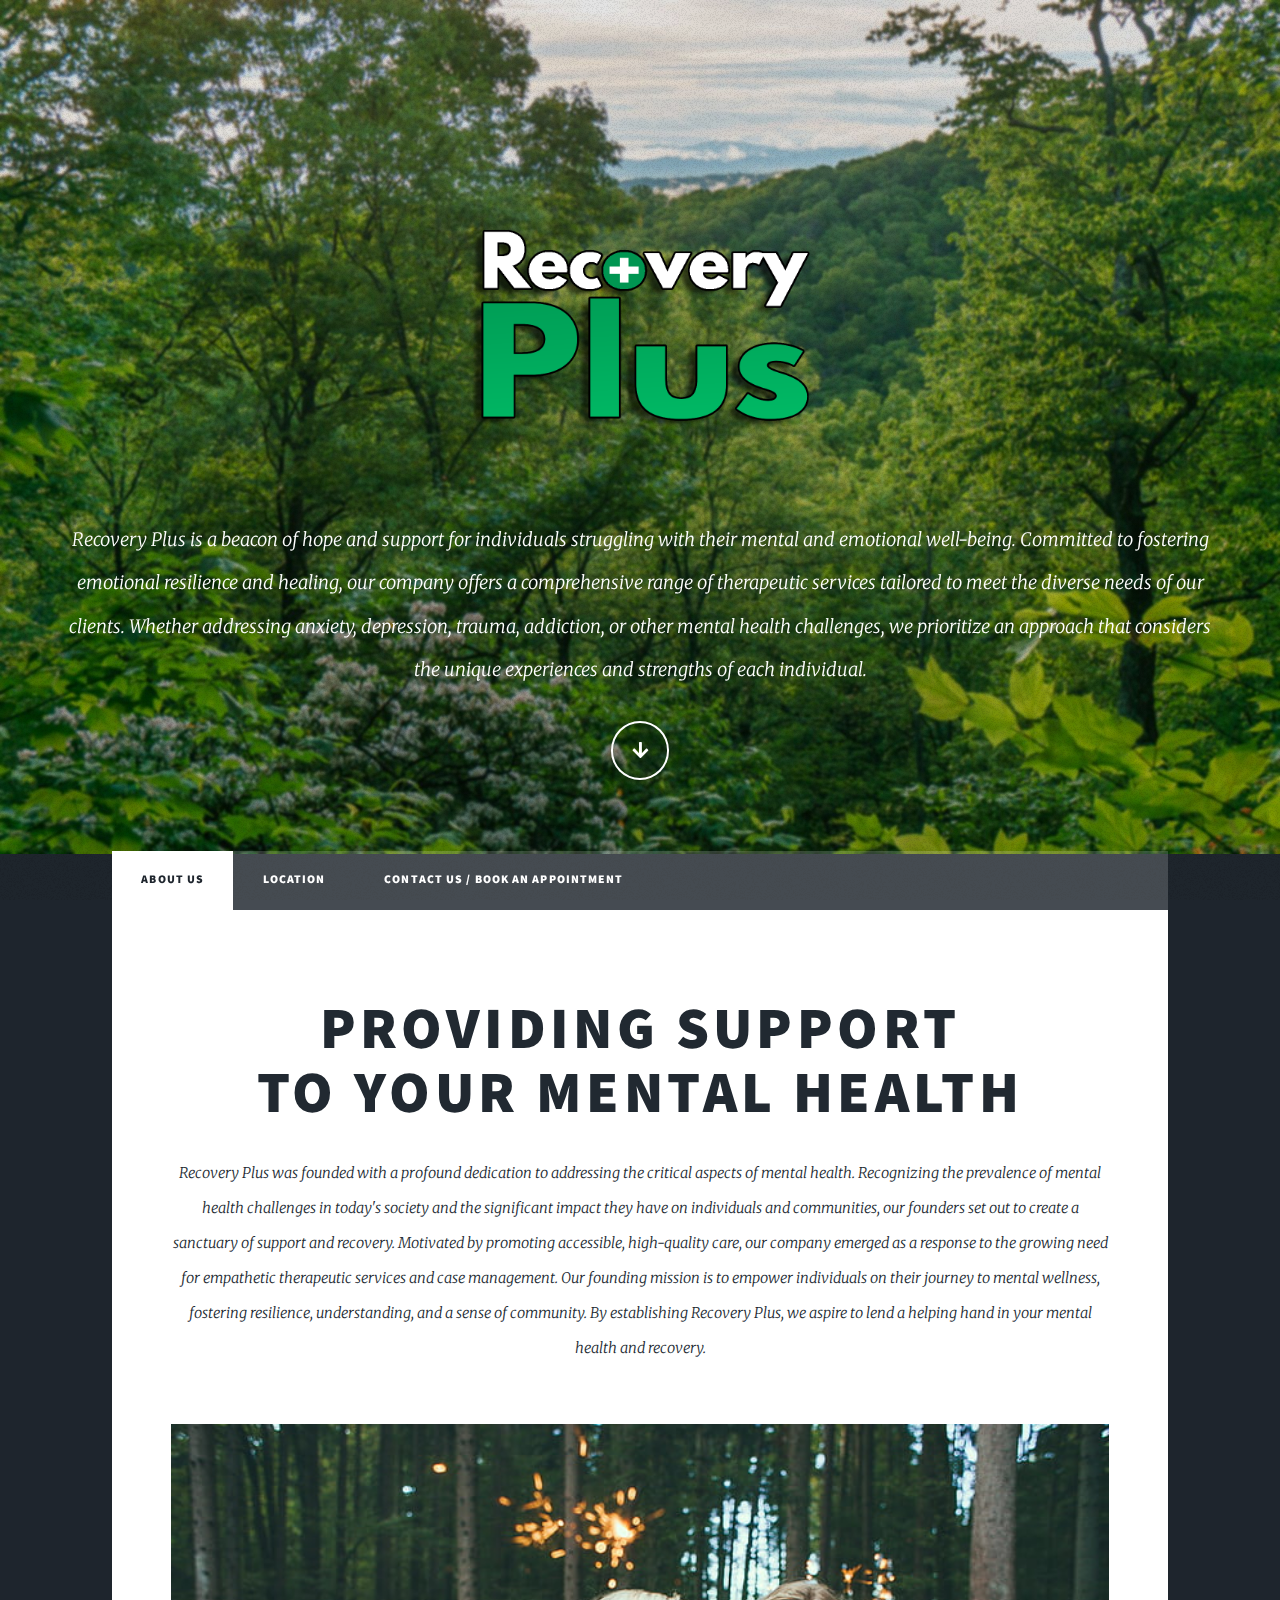
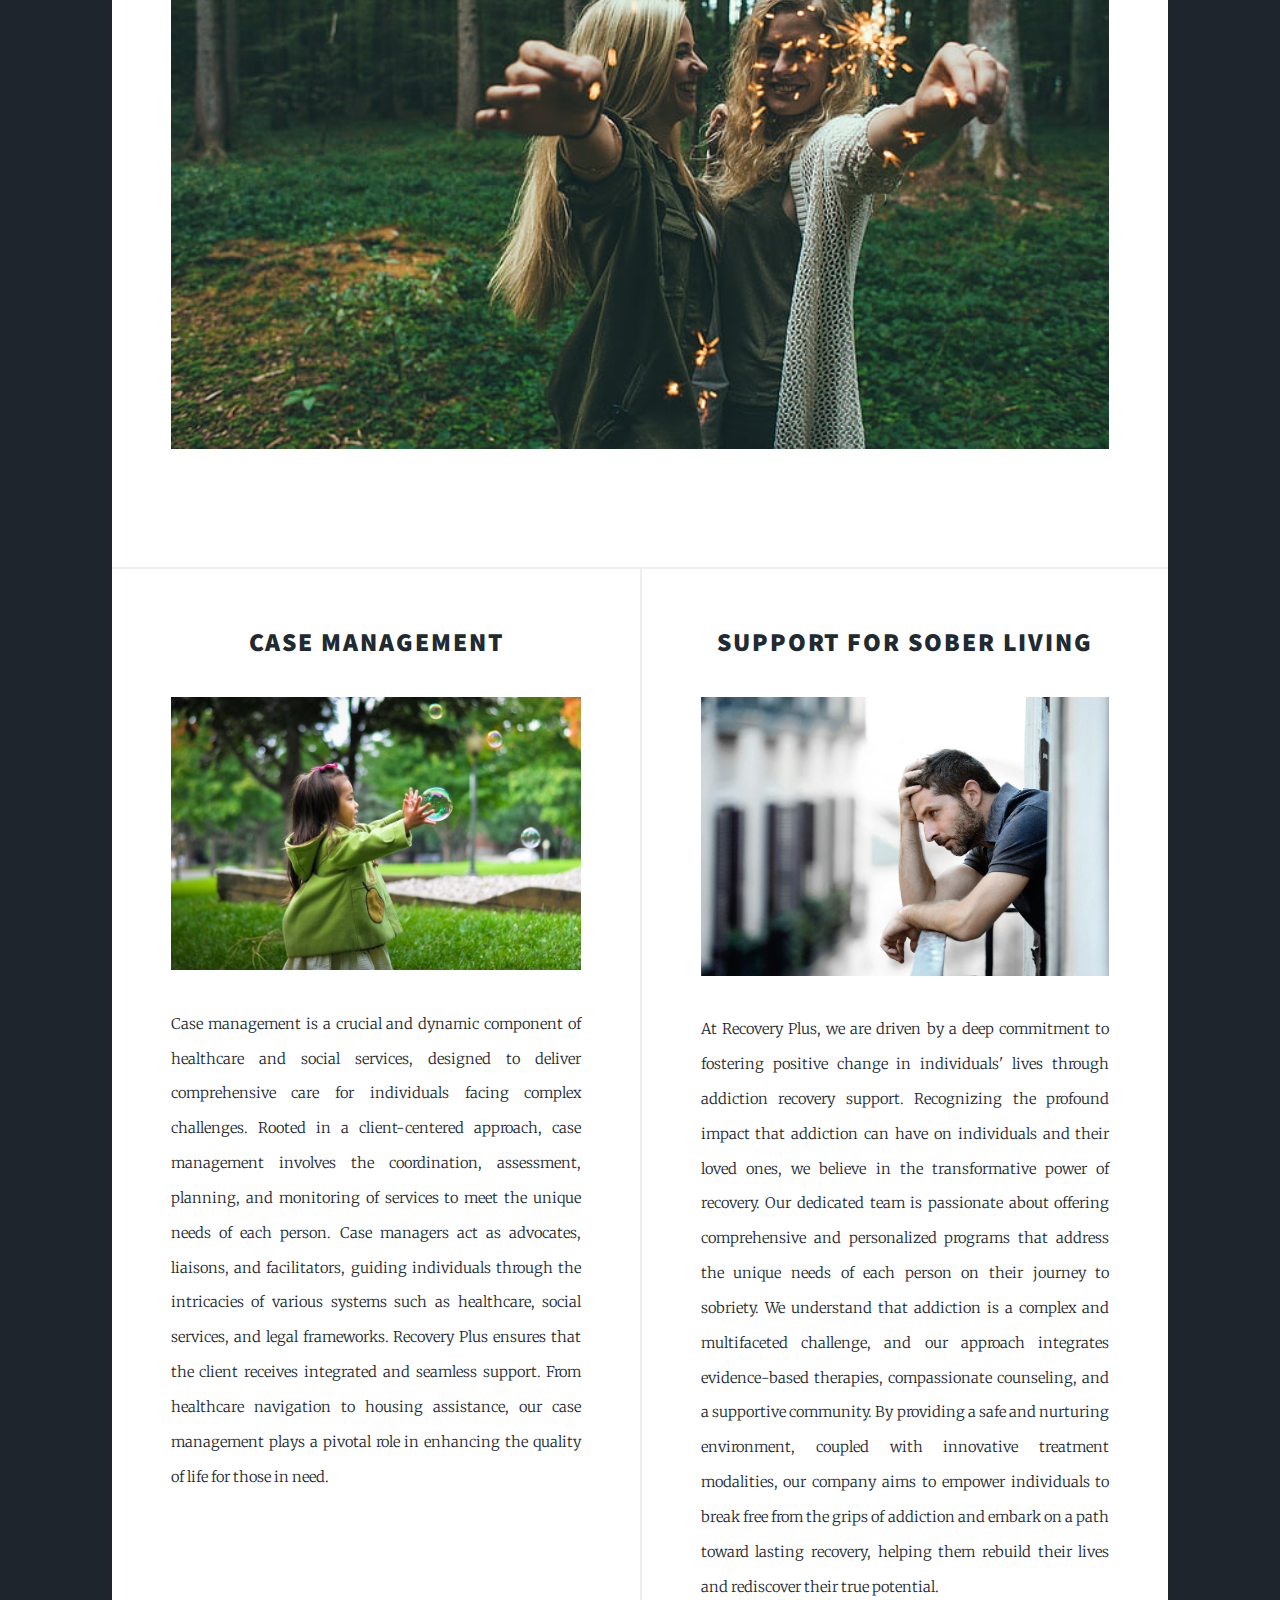
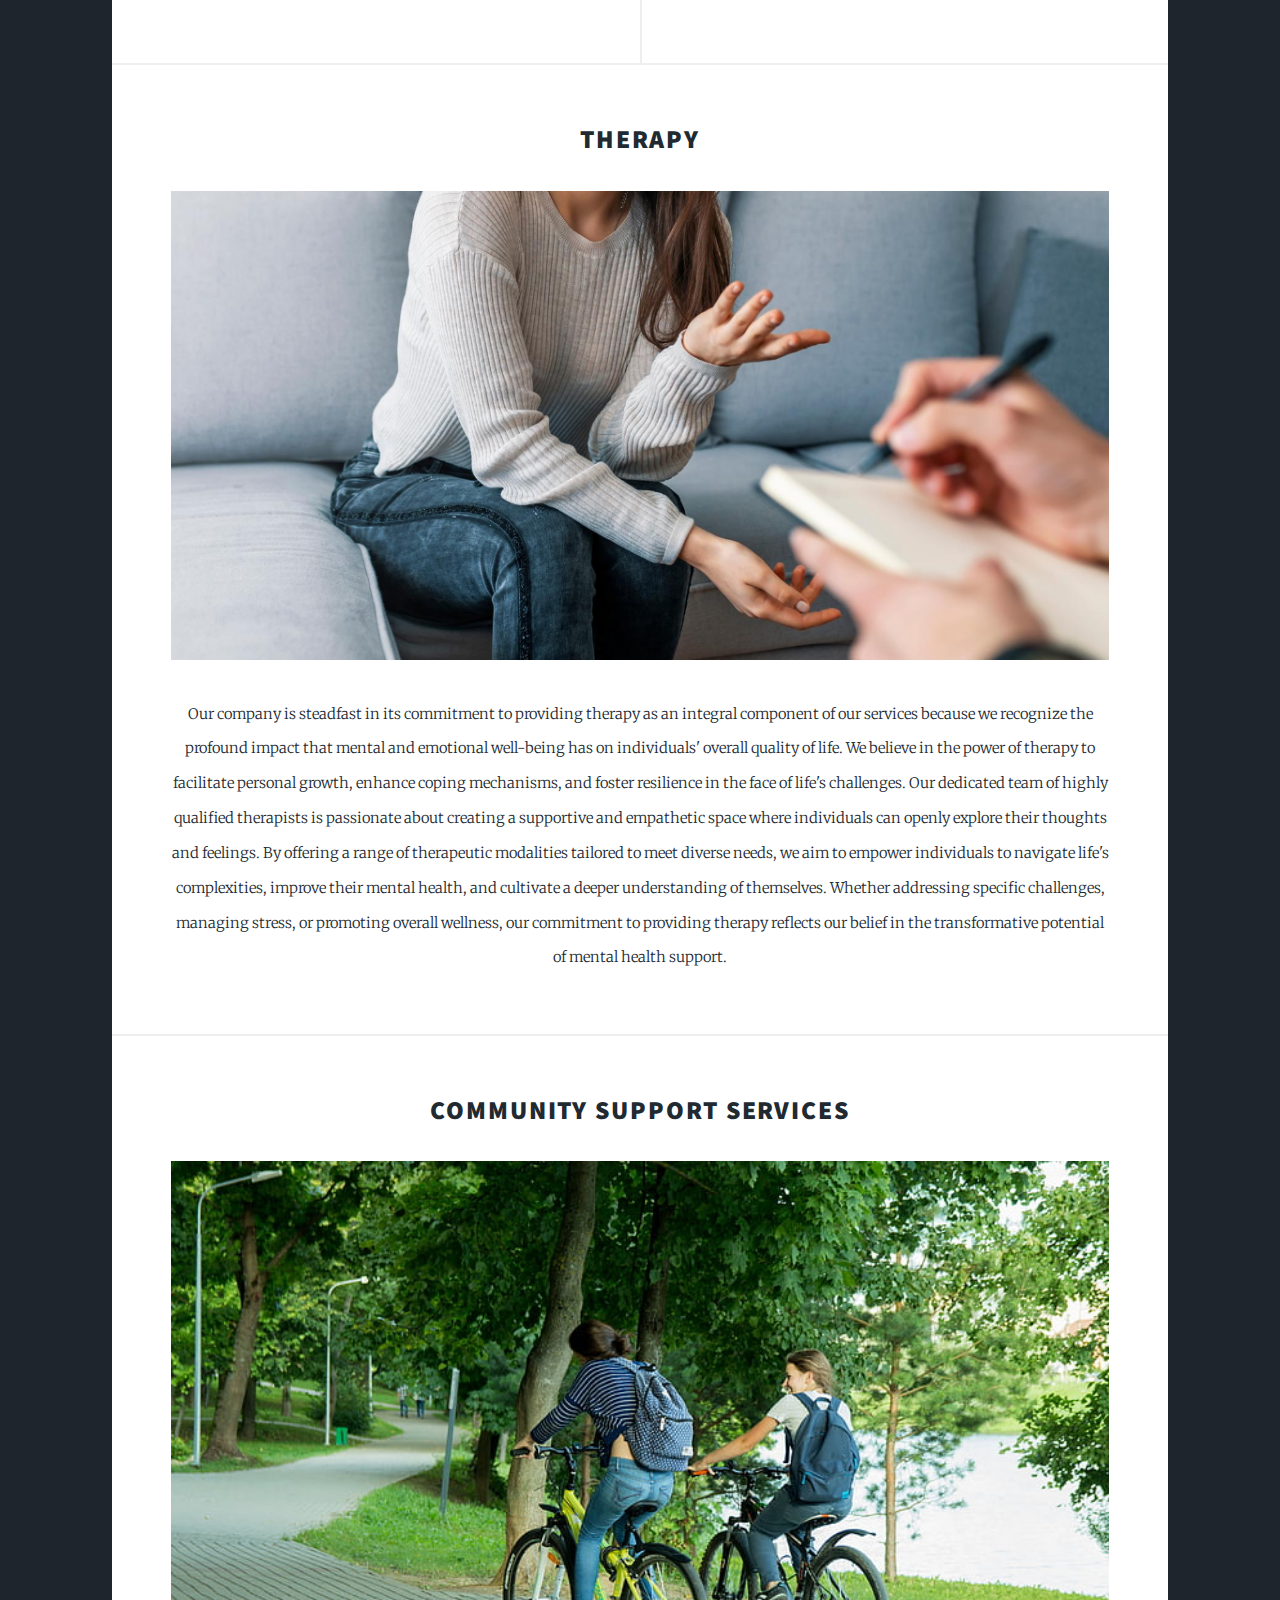
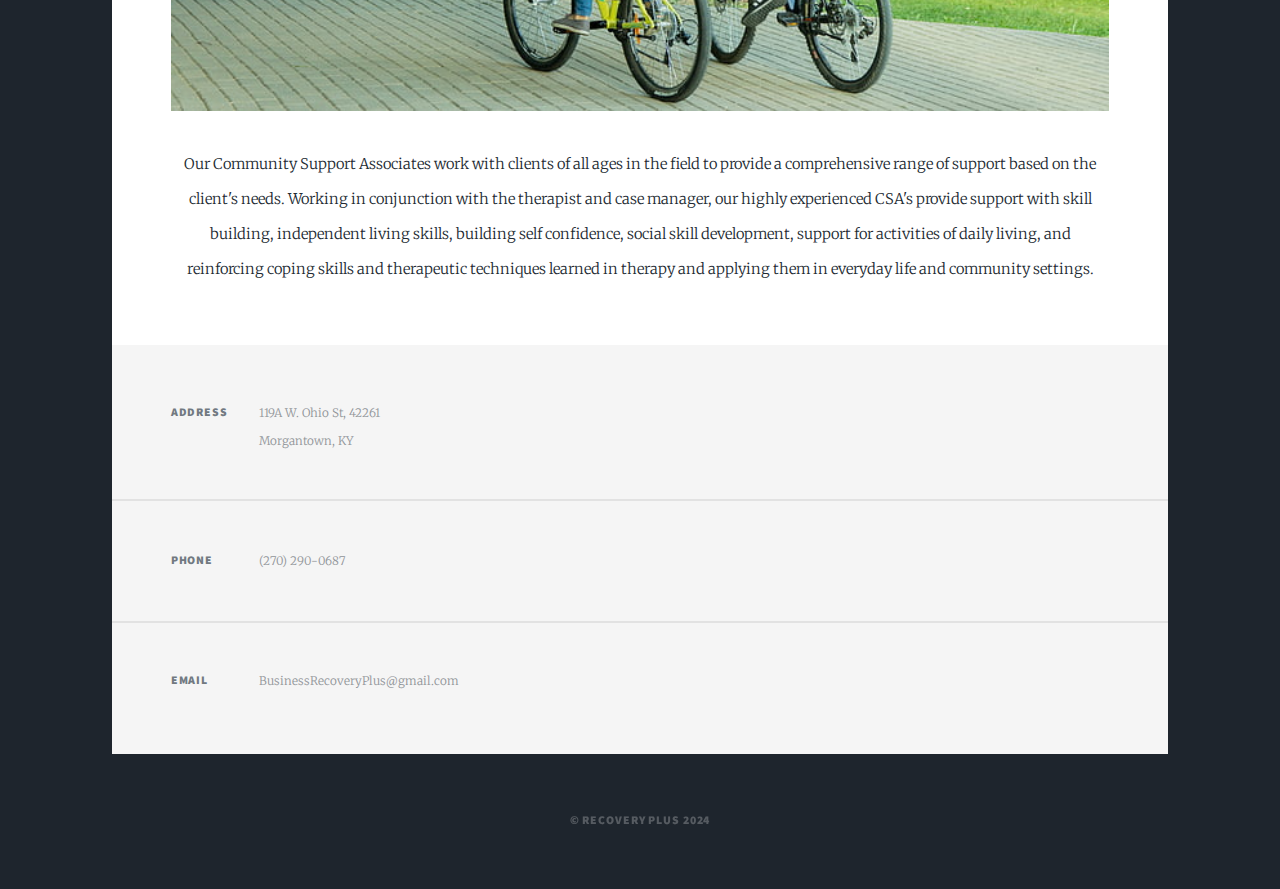
==== index.html @ 9ca69a71 "Update index.html" ====
<!DOCTYPE HTML>
<html>
	<head>
		<title>Recovery Plus</title>
		<meta charset="utf-8" />
		<meta name="viewport" content="width=device-width, initial-scale=1" />
		<link rel="stylesheet" href="assets/css/main.css" />
		<noscript><link rel="stylesheet" href="assets/css/noscript.css" /></noscript>
	</head>
	<body class="is-preload">

		<!-- Wrapper -->
			<div id="wrapper" class="fade-in">

				<!-- Intro -->
					<div id="intro">
						<img src="logo.png" alt="Recovery Plus" style="width:404px;height:auto;">
						<p>Recovery Plus is a beacon of hope and support for individuals struggling with their mental and emotional well-being. Committed to fostering emotional resilience and healing, our company offers a comprehensive range of therapeutic services tailored to meet the diverse needs of our clients. Whether addressing anxiety, depression, trauma, addiction, or other mental health challenges, we prioritize an approach that considers the unique experiences and strengths of each individual.</p>
						<ul class="actions">
							<li><a href="#header" class="button icon solid solo fa-arrow-down scrolly">Continue</a></li>
						</ul>
					</div>

				<!-- Header -->
					<header id="header">
						<p href="./" class="logo">Recovery Plus</p>
					</header>

				<!-- Nav -->
					<nav id="nav">
						<ul class="links">
							<li class="active"><a href="./">About Us</a></li>
							<li><a href="./Location">Location</a></li>
							<li><a href="./Contact">Contact Us / Book an Appointment</a></li>
						</ul>
					</nav>

				<!-- Main -->
					<div id="main">

						<!-- Featured Post -->
							<article class="post featured">
								<header class="major">
									<h2>Providing Support<br />
									To Your Mental Health</a></h2>
									<p>Recovery Plus was founded with a profound dedication to addressing the 
									critical aspects of mental health. Recognizing the prevalence of 
									mental health challenges in today's society and the significant impact they have on 
									individuals and communities, our founders set out to create a sanctuary of support and 
									recovery. Motivated by promoting 
									accessible, high-quality care, our company emerged as a response to the growing need for 
									empathetic therapeutic services and case management.
									Our founding mission is to empower individuals on their journey to mental wellness, fostering 
									resilience, understanding, and a sense of community. By establishing Recovery Plus, we aspire 
									to lend a helping hand in your mental health and recovery.</p>
								</header>
								<a href="" class="image main"><img src="images/pic01.jpg" alt="" /></a>
							</article>

						<!-- Posts -->
							<section class="posts">
								<article>
									<header>
										<h2>Case Management<br />
										</h2>
									</header>
									<a href="" class="image fit"><img src="images/pic02.jpg" alt="" /></a>
									<p>Case management is a crucial and dynamic component of healthcare and social services, 
									designed to deliver comprehensive care for individuals facing
									complex challenges. Rooted in a client-centered approach, case management involves the 
									coordination, assessment, planning, and monitoring of services to meet the unique needs of 
									each person. Case managers act as advocates, liaisons, and facilitators, guiding individuals
									through the intricacies of various systems such as healthcare, social services, and legal 
									frameworks. Recovery Plus ensures that the client 
									receives integrated and seamless support. From healthcare navigation to housing assistance, 
									our case management plays a pivotal role in enhancing the quality of life for those in need.</p>
								</article>
								<article>
									<header>
										<h2>Support for Sober Living</h2>
									</header>
									<a href="" class="image fit"> <img src="images/pic05.jpg" alt="" /></a>
									<p>At Recovery Plus, we are driven by a deep commitment to fostering positive change in individuals' lives through addiction recovery support. Recognizing the profound impact that addiction can have on individuals and their loved ones, we believe in the transformative power of recovery. Our dedicated team is passionate about offering comprehensive and personalized programs that address the unique needs of each person on their journey to sobriety. We understand that addiction is a complex and multifaceted challenge, and our approach integrates evidence-based therapies, compassionate counseling, and a supportive community. By providing a safe and nurturing environment, coupled with innovative treatment modalities, our company aims to empower individuals to break free from the grips of addiction and embark on a path toward lasting recovery, helping them rebuild their lives and rediscover their true potential.</p>
								</article>														
							</section>
							<section>
							<h2 style="text-align:center;">Therapy <br><br> <a href="" width="200" height="200" class="center"> <img class="image fit" src="images/pic06.jpg" alt="" /></a></h2>
							<p style="text-align:center;">Our company is steadfast in its commitment to providing therapy as an integral component of our services because we recognize the profound impact that mental and emotional well-being has on individuals' overall quality of life. We believe in the power of therapy to facilitate personal growth, enhance coping mechanisms, and foster resilience in the face of life's challenges. Our dedicated team of highly qualified therapists is passionate about creating a supportive and empathetic space where individuals can openly explore their thoughts and feelings. By offering a range of therapeutic modalities tailored to meet diverse needs, we aim to empower individuals to navigate life's complexities, improve their mental health, and cultivate a deeper understanding of themselves. Whether addressing specific challenges, managing stress, or promoting overall wellness, our commitment to providing therapy reflects our belief in the transformative potential of mental health support.</p>
							</section>
							<section>
							<h2 style="text-align:center;">Community Support Services <br><br> <a href="" width="200" height="200" class="center"> <img class="image fit" src="images/pic07.jpg" alt="" /></a></h2>
							<p style="text-align:center;">Our Community Support Associates work with clients of all ages in the field to provide a comprehensive range of support based on the client's needs. Working in conjunction with the therapist and case manager, our highly experienced CSA's provide support with skill building, independent living skills, building self confidence, social skill development, support for activities of daily living, and reinforcing coping skills and therapeutic techniques learned in therapy and applying them in everyday life and community settings.</p>
							</section>
					</div>

				<!-- Footer -->
					<footer id="footer">
						<section class="split contact">
							<section class="alt">
								<h3>Address</h3>
								<p>119A W. Ohio St, 42261<br />
								Morgantown, KY</p>
							</section>
							<section>
								<h3>Phone</h3>
								<p>(270) 290-0687</p>
							</section>
							<section>
								<h3>Email</h3>
								<p>BusinessRecoveryPlus@gmail.com</p>
							</section>
					</footer>

				<!-- Copyright -->
					<div id="copyright">
						<ul><li>&copy; Recovery Plus 2024</li></ul>
					</div>

			</div>

		<!-- Scripts -->
			<script src="assets/js/jquery.min.js"></script>
			<script src="assets/js/jquery.scrollex.min.js"></script>
			<script src="assets/js/jquery.scrolly.min.js"></script>
			<script src="assets/js/browser.min.js"></script>
			<script src="assets/js/breakpoints.min.js"></script>
			<script src="assets/js/util.js"></script>
			<script src="assets/js/main.js"></script>

	</body>
</html>
---- assets/css/main.css ----
@import url(fontawesome-all.min.css);
@import url("https://fonts.googleapis.com/css?family=Merriweather:300,700,300italic,700italic|Source+Sans+Pro:900");

/*
	Massively by HTML5 UP
	html5up.net | @ajlkn
	Free for personal and commercial use under the CCA 3.0 license (html5up.net/license)
*/

html, body, div, span, applet, object,
iframe, h1, h2, h3, h4, h5, h6, p, blockquote,
pre, a, abbr, acronym, address, big, cite,
code, del, dfn, em, img, ins, kbd, q, s, samp,
small, strike, strong, sub, sup, tt, var, b,
u, i, center, dl, dt, dd, ol, ul, li, fieldset,
form, label, legend, table, caption, tbody,
tfoot, thead, tr, th, td, article, aside,
canvas, details, embed, figure, figcaption,
footer, header, hgroup, menu, nav, output, ruby,
section, summary, time, mark, audio, video {
	margin: 0;
	padding: 0;
	border: 0;
	font-size: 100%;
	font: inherit;
	vertical-align: baseline;}

article, aside, details, figcaption, figure,
footer, header, hgroup, menu, nav, section {
	display: block;}

body {
	line-height: 1;
}

ol, ul {
	list-style: none;
}

blockquote, q {
	quotes: none;
}

	blockquote:before, blockquote:after, q:before, q:after {
		content: '';
		content: none;
	}

table {
	border-collapse: collapse;
	border-spacing: 0;
}

body {
	-webkit-text-size-adjust: none;
}

mark {
	background-color: transparent;
	color: inherit;
}

input::-moz-focus-inner {
	border: 0;
	padding: 0;
}

input, select, textarea {
	-moz-appearance: none;
	-webkit-appearance: none;
	-ms-appearance: none;
	appearance: none;
}

/* Basic */

	@-ms-viewport {
		width: device-width;
	}

	body {
		-ms-overflow-style: scrollbar;
	}

	@media screen and (max-width: 480px) {

		html, body {
			min-width: 320px;
		}

	}

	html {
		box-sizing: border-box;
	}

	*, *:before, *:after {
		box-sizing: inherit;
	}

	body {
		background-color: #1e252d;
	}

		body.is-preload *, body.is-preload *:before, body.is-preload *:after {
			-moz-animation: none !important;
			-webkit-animation: none !important;
			-ms-animation: none !important;
			animation: none !important;
			-moz-transition: none !important;
			-webkit-transition: none !important;
			-ms-transition: none !important;
			transition: none !important;
		}

/* Type */

	html {
		font-size: 16pt;
	}

		@media screen and (max-width: 1680px) {

			html {
				font-size: 12pt;
			}

		}

		@media screen and (max-width: 1280px) {

			html {
				font-size: 11pt;
			}

		}

		@media screen and (max-width: 360px) {

			html {
				font-size: 10pt;
			}

		}

	body {
		color: #212931;
	}

	body, input, select, textarea {
		font-family: "Merriweather", Georgia, serif;
		font-weight: 300;
		font-size: 1rem;
		line-height: 2.375;
	}

	a {
		-moz-transition: color 0.2s ease-in-out, background-color 0.2s ease-in-out, border-color 0.2s ease-in-out, box-shadow 0.2s ease-in-out;
		-webkit-transition: color 0.2s ease-in-out, background-color 0.2s ease-in-out, border-color 0.2s ease-in-out, box-shadow 0.2s ease-in-out;
		-ms-transition: color 0.2s ease-in-out, background-color 0.2s ease-in-out, border-color 0.2s ease-in-out, box-shadow 0.2s ease-in-out;
		transition: color 0.2s ease-in-out, background-color 0.2s ease-in-out, border-color 0.2s ease-in-out, box-shadow 0.2s ease-in-out;
		border-bottom: dotted 1px;
		text-decoration: none;
	}

		a:hover {
			border-bottom-color: transparent;
		}

	strong, b {
		font-weight: 600;
	}

	em, i {
		font-style: italic;
	}

	p {
		text-align: justify;
		margin: 0 0 2rem 0;
	}

	h1, h2, h3, h4, h5, h6 {
		font-family: "Source Sans Pro", Helvetica, sans-serif;
		font-weight: 900;
		line-height: 1.5;
		letter-spacing: 0.075em;
		text-transform: uppercase;
		margin: 0 0 1rem 0;
	}

		h1 a, h2 a, h3 a, h4 a, h5 a, h6 a {
			border-bottom: 0;
			color: inherit;
			text-decoration: none;
		}

	h1 {
		font-size: 4rem;
		line-height: 1.1;
		margin: 0 0 2rem 0;
	}

	h2 {
		font-size: 1.75rem;
		line-height: 1.3;
	}

	h3 {
		font-size: 1.25rem;
		margin: 0 0 1.5rem 0;
	}

	h4 {
		font-size: 1rem;
	}

	h5 {
		font-size: 0.9rem;
	}

	h6 {
		font-size: 0.8rem;
	}

	sub {
		font-size: 0.8rem;
		position: relative;
		top: 0.5rem;
	}

	sup {
		font-size: 0.8rem;
		position: relative;
		top: -0.5rem;
	}

	blockquote {
		border-left: solid 4px;
		font-style: italic;
		margin: 0 0 2rem 0;
		padding: 0.5rem 0 0.5rem 2rem;
	}

	code {
		border: solid 2px;
		font-family: "Courier New", monospace;
		font-size: 0.9rem;
		margin: 0 0.25rem;
		padding: 0.25rem 0.65rem;
	}

	pre {
		-webkit-overflow-scrolling: touch;
		font-family: "Courier New", monospace;
		font-size: 0.9rem;
		margin: 0 0 2rem 0;
	}

		pre code {
			display: block;
			line-height: 1.75;
			padding: 1rem 1.5rem;
			overflow-x: auto;
		}

	hr {
		border: 0;
		border-bottom: solid 2px;
		margin: 3rem 0;
	}

		hr.major {
			margin: 5rem 0;
		}

	.align-left {
		text-align: left;
	}

	.align-center {
		text-align: center;
	}

	.align-right {
		text-align: right;
	}

	input, select, textarea {
		color: #212931;
	}

	a {
		color: #212931;
		border-bottom-color: rgba(33, 41, 49, 0.5);
	}

		a:hover {
			border-bottom-color: transparent;
			color: #18bfef !important;
		}

	strong, b {
		color: #212931;
	}

	h1, h2, h3, h4, h5, h6 {
		color: #212931;
	}

	blockquote {
		border-left-color: #eeeeee;
	}

	code {
		background: rgba(220, 220, 220, 0.25);
		border-color: #eeeeee;
	}

	hr {
		border-bottom-color: #eeeeee;
	}

/* Row */

	.row {
		display: flex;
		flex-wrap: wrap;
		box-sizing: border-box;
		align-items: stretch;
	}

		.row > * {
			box-sizing: border-box;
		}

		.row.gtr-uniform > * > :last-child {
			margin-bottom: 0;
		}

		.row.aln-left {
			justify-content: flex-start;
		}

		.row.aln-center {
			justify-content: center;
		}

		.row.aln-right {
			justify-content: flex-end;
		}

		.row.aln-top {
			align-items: flex-start;
		}

		.row.aln-middle {
			align-items: center;
		}

		.row.aln-bottom {
			align-items: flex-end;
		}

		.row > .imp {
			order: -1;
		}

		.row > .col-1 {
			width: 8.33333%;
		}

		.row > .off-1 {
			margin-left: 8.33333%;
		}

		.row > .col-2 {
			width: 16.66667%;
		}

		.row > .off-2 {
			margin-left: 16.66667%;
		}

		.row > .col-3 {
			width: 25%;
		}

		.row > .off-3 {
			margin-left: 25%;
		}

		.row > .col-4 {
			width: 33.33333%;
		}

		.row > .off-4 {
			margin-left: 33.33333%;
		}

		.row > .col-5 {
			width: 41.66667%;
		}

		.row > .off-5 {
			margin-left: 41.66667%;
		}

		.row > .col-6 {
			width: 50%;
		}

		.row > .off-6 {
			margin-left: 50%;
		}

		.row > .col-7 {
			width: 58.33333%;
		}

		.row > .off-7 {
			margin-left: 58.33333%;
		}

		.row > .col-8 {
			width: 66.66667%;
		}

		.row > .off-8 {
			margin-left: 66.66667%;
		}

		.row > .col-9 {
			width: 75%;
		}

		.row > .off-9 {
			margin-left: 75%;
		}

		.row > .col-10 {
			width: 83.33333%;
		}

		.row > .off-10 {
			margin-left: 83.33333%;
		}

		.row > .col-11 {
			width: 91.66667%;
		}

		.row > .off-11 {
			margin-left: 91.66667%;
		}

		.row > .col-12 {
			width: 100%;
		}

		.row > .off-12 {
			margin-left: 100%;
		}

		.row.gtr-0 {
			margin-top: 0;
			margin-left: 0rem;
		}

			.row.gtr-0 > * {
				padding: 0 0 0 0rem;
			}

			.row.gtr-0.gtr-uniform {
				margin-top: 0rem;
			}

				.row.gtr-0.gtr-uniform > * {
					padding-top: 0rem;
				}

		.row.gtr-25 {
			margin-top: 0;
			margin-left: -0.375rem;
		}

			.row.gtr-25 > * {
				padding: 0 0 0 0.375rem;
			}

			.row.gtr-25.gtr-uniform {
				margin-top: -0.375rem;
			}

				.row.gtr-25.gtr-uniform > * {
					padding-top: 0.375rem;
				}

		.row.gtr-50 {
			margin-top: 0;
			margin-left: -0.75rem;
		}

			.row.gtr-50 > * {
				padding: 0 0 0 0.75rem;
			}

			.row.gtr-50.gtr-uniform {
				margin-top: -0.75rem;
			}

				.row.gtr-50.gtr-uniform > * {
					padding-top: 0.75rem;
				}

		.row {
			margin-top: 0;
			margin-left: -1.5rem;
		}

			.row > * {
				padding: 0 0 0 1.5rem;
			}

			.row.gtr-uniform {
				margin-top: -1.5rem;
			}

				.row.gtr-uniform > * {
					padding-top: 1.5rem;
				}

		.row.gtr-150 {
			margin-top: 0;
			margin-left: -2.25rem;
		}

			.row.gtr-150 > * {
				padding: 0 0 0 2.25rem;
			}

			.row.gtr-150.gtr-uniform {
				margin-top: -2.25rem;
			}

				.row.gtr-150.gtr-uniform > * {
					padding-top: 2.25rem;
				}

		.row.gtr-200 {
			margin-top: 0;
			margin-left: -3rem;
		}

			.row.gtr-200 > * {
				padding: 0 0 0 3rem;
			}

			.row.gtr-200.gtr-uniform {
				margin-top: -3rem;
			}

				.row.gtr-200.gtr-uniform > * {
					padding-top: 3rem;
				}

		@media screen and (max-width: 1680px) {

			.row {
				display: flex;
				flex-wrap: wrap;
				box-sizing: border-box;
				align-items: stretch;
			}

				.row > * {
					box-sizing: border-box;
				}

				.row.gtr-uniform > * > :last-child {
					margin-bottom: 0;
				}

				.row.aln-left {
					justify-content: flex-start;
				}

				.row.aln-center {
					justify-content: center;
				}

				.row.aln-right {
					justify-content: flex-end;
				}

				.row.aln-top {
					align-items: flex-start;
				}

				.row.aln-middle {
					align-items: center;
				}

				.row.aln-bottom {
					align-items: flex-end;
				}

				.row > .imp-xlarge {
					order: -1;
				}

				.row > .col-1-xlarge {
					width: 8.33333%;
				}

				.row > .off-1-xlarge {
					margin-left: 8.33333%;
				}

				.row > .col-2-xlarge {
					width: 16.66667%;
				}

				.row > .off-2-xlarge {
					margin-left: 16.66667%;
				}

				.row > .col-3-xlarge {
					width: 25%;
				}

				.row > .off-3-xlarge {
					margin-left: 25%;
				}

				.row > .col-4-xlarge {
					width: 33.33333%;
				}

				.row > .off-4-xlarge {
					margin-left: 33.33333%;
				}

				.row > .col-5-xlarge {
					width: 41.66667%;
				}

				.row > .off-5-xlarge {
					margin-left: 41.66667%;
				}

				.row > .col-6-xlarge {
					width: 50%;
				}

				.row > .off-6-xlarge {
					margin-left: 50%;
				}

				.row > .col-7-xlarge {
					width: 58.33333%;
				}

				.row > .off-7-xlarge {
					margin-left: 58.33333%;
				}

				.row > .col-8-xlarge {
					width: 66.66667%;
				}

				.row > .off-8-xlarge {
					margin-left: 66.66667%;
				}

				.row > .col-9-xlarge {
					width: 75%;
				}

				.row > .off-9-xlarge {
					margin-left: 75%;
				}

				.row > .col-10-xlarge {
					width: 83.33333%;
				}

				.row > .off-10-xlarge {
					margin-left: 83.33333%;
				}

				.row > .col-11-xlarge {
					width: 91.66667%;
				}

				.row > .off-11-xlarge {
					margin-left: 91.66667%;
				}

				.row > .col-12-xlarge {
					width: 100%;
				}

				.row > .off-12-xlarge {
					margin-left: 100%;
				}

				.row.gtr-0 {
					margin-top: 0;
					margin-left: 0rem;
				}

					.row.gtr-0 > * {
						padding: 0 0 0 0rem;
					}

					.row.gtr-0.gtr-uniform {
						margin-top: 0rem;
					}

						.row.gtr-0.gtr-uniform > * {
							padding-top: 0rem;
						}

				.row.gtr-25 {
					margin-top: 0;
					margin-left: -0.375rem;
				}

					.row.gtr-25 > * {
						padding: 0 0 0 0.375rem;
					}

					.row.gtr-25.gtr-uniform {
						margin-top: -0.375rem;
					}

						.row.gtr-25.gtr-uniform > * {
							padding-top: 0.375rem;
						}

				.row.gtr-50 {
					margin-top: 0;
					margin-left: -0.75rem;
				}

					.row.gtr-50 > * {
						padding: 0 0 0 0.75rem;
					}

					.row.gtr-50.gtr-uniform {
						margin-top: -0.75rem;
					}

						.row.gtr-50.gtr-uniform > * {
							padding-top: 0.75rem;
						}

				.row {
					margin-top: 0;
					margin-left: -1.5rem;
				}

					.row > * {
						padding: 0 0 0 1.5rem;
					}

					.row.gtr-uniform {
						margin-top: -1.5rem;
					}

						.row.gtr-uniform > * {
							padding-top: 1.5rem;
						}

				.row.gtr-150 {
					margin-top: 0;
					margin-left: -2.25rem;
				}

					.row.gtr-150 > * {
						padding: 0 0 0 2.25rem;
					}

					.row.gtr-150.gtr-uniform {
						margin-top: -2.25rem;
					}

						.row.gtr-150.gtr-uniform > * {
							padding-top: 2.25rem;
						}

				.row.gtr-200 {
					margin-top: 0;
					margin-left: -3rem;
				}

					.row.gtr-200 > * {
						padding: 0 0 0 3rem;
					}

					.row.gtr-200.gtr-uniform {
						margin-top: -3rem;
					}

						.row.gtr-200.gtr-uniform > * {
							padding-top: 3rem;
						}

		}

		@media screen and (max-width: 1280px) {

			.row {
				display: flex;
				flex-wrap: wrap;
				box-sizing: border-box;
				align-items: stretch;
			}

				.row > * {
					box-sizing: border-box;
				}

				.row.gtr-uniform > * > :last-child {
					margin-bottom: 0;
				}

				.row.aln-left {
					justify-content: flex-start;
				}

				.row.aln-center {
					justify-content: center;
				}

				.row.aln-right {
					justify-content: flex-end;
				}

				.row.aln-top {
					align-items: flex-start;
				}

				.row.aln-middle {
					align-items: center;
				}

				.row.aln-bottom {
					align-items: flex-end;
				}

				.row > .imp-large {
					order: -1;
				}

				.row > .col-1-large {
					width: 8.33333%;
				}

				.row > .off-1-large {
					margin-left: 8.33333%;
				}

				.row > .col-2-large {
					width: 16.66667%;
				}

				.row > .off-2-large {
					margin-left: 16.66667%;
				}

				.row > .col-3-large {
					width: 25%;
				}

				.row > .off-3-large {
					margin-left: 25%;
				}

				.row > .col-4-large {
					width: 33.33333%;
				}

				.row > .off-4-large {
					margin-left: 33.33333%;
				}

				.row > .col-5-large {
					width: 41.66667%;
				}

				.row > .off-5-large {
					margin-left: 41.66667%;
				}

				.row > .col-6-large {
					width: 50%;
				}

				.row > .off-6-large {
					margin-left: 50%;
				}

				.row > .col-7-large {
					width: 58.33333%;
				}

				.row > .off-7-large {
					margin-left: 58.33333%;
				}

				.row > .col-8-large {
					width: 66.66667%;
				}

				.row > .off-8-large {
					margin-left: 66.66667%;
				}

				.row > .col-9-large {
					width: 75%;
				}

				.row > .off-9-large {
					margin-left: 75%;
				}

				.row > .col-10-large {
					width: 83.33333%;
				}

				.row > .off-10-large {
					margin-left: 83.33333%;
				}

				.row > .col-11-large {
					width: 91.66667%;
				}

				.row > .off-11-large {
					margin-left: 91.66667%;
				}

				.row > .col-12-large {
					width: 100%;
				}

				.row > .off-12-large {
					margin-left: 100%;
				}

				.row.gtr-0 {
					margin-top: 0;
					margin-left: 0rem;
				}

					.row.gtr-0 > * {
						padding: 0 0 0 0rem;
					}

					.row.gtr-0.gtr-uniform {
						margin-top: 0rem;
					}

						.row.gtr-0.gtr-uniform > * {
							padding-top: 0rem;
						}

				.row.gtr-25 {
					margin-top: 0;
					margin-left: -0.375rem;
				}

					.row.gtr-25 > * {
						padding: 0 0 0 0.375rem;
					}

					.row.gtr-25.gtr-uniform {
						margin-top: -0.375rem;
					}

						.row.gtr-25.gtr-uniform > * {
							padding-top: 0.375rem;
						}

				.row.gtr-50 {
					margin-top: 0;
					margin-left: -0.75rem;
				}

					.row.gtr-50 > * {
						padding: 0 0 0 0.75rem;
					}

					.row.gtr-50.gtr-uniform {
						margin-top: -0.75rem;
					}

						.row.gtr-50.gtr-uniform > * {
							padding-top: 0.75rem;
						}

				.row {
					margin-top: 0;
					margin-left: -1.5rem;
				}

					.row > * {
						padding: 0 0 0 1.5rem;
					}

					.row.gtr-uniform {
						margin-top: -1.5rem;
					}

						.row.gtr-uniform > * {
							padding-top: 1.5rem;
						}

				.row.gtr-150 {
					margin-top: 0;
					margin-left: -2.25rem;
				}

					.row.gtr-150 > * {
						padding: 0 0 0 2.25rem;
					}

					.row.gtr-150.gtr-uniform {
						margin-top: -2.25rem;
					}

						.row.gtr-150.gtr-uniform > * {
							padding-top: 2.25rem;
						}

				.row.gtr-200 {
					margin-top: 0;
					margin-left: -3rem;
				}

					.row.gtr-200 > * {
						padding: 0 0 0 3rem;
					}

					.row.gtr-200.gtr-uniform {
						margin-top: -3rem;
					}

						.row.gtr-200.gtr-uniform > * {
							padding-top: 3rem;
						}

		}

		@media screen and (max-width: 980px) {

			.row {
				display: flex;
				flex-wrap: wrap;
				box-sizing: border-box;
				align-items: stretch;
			}

				.row > * {
					box-sizing: border-box;
				}

				.row.gtr-uniform > * > :last-child {
					margin-bottom: 0;
				}

				.row.aln-left {
					justify-content: flex-start;
				}

				.row.aln-center {
					justify-content: center;
				}

				.row.aln-right {
					justify-content: flex-end;
				}

				.row.aln-top {
					align-items: flex-start;
				}

				.row.aln-middle {
					align-items: center;
				}

				.row.aln-bottom {
					align-items: flex-end;
				}

				.row > .imp-medium {
					order: -1;
				}

				.row > .col-1-medium {
					width: 8.33333%;
				}

				.row > .off-1-medium {
					margin-left: 8.33333%;
				}

				.row > .col-2-medium {
					width: 16.66667%;
				}

				.row > .off-2-medium {
					margin-left: 16.66667%;
				}

				.row > .col-3-medium {
					width: 25%;
				}

				.row > .off-3-medium {
					margin-left: 25%;
				}

				.row > .col-4-medium {
					width: 33.33333%;
				}

				.row > .off-4-medium {
					margin-left: 33.33333%;
				}

				.row > .col-5-medium {
					width: 41.66667%;
				}

				.row > .off-5-medium {
					margin-left: 41.66667%;
				}

				.row > .col-6-medium {
					width: 50%;
				}

				.row > .off-6-medium {
					margin-left: 50%;
				}

				.row > .col-7-medium {
					width: 58.33333%;
				}

				.row > .off-7-medium {
					margin-left: 58.33333%;
				}

				.row > .col-8-medium {
					width: 66.66667%;
				}

				.row > .off-8-medium {
					margin-left: 66.66667%;
				}

				.row > .col-9-medium {
					width: 75%;
				}

				.row > .off-9-medium {
					margin-left: 75%;
				}

				.row > .col-10-medium {
					width: 83.33333%;
				}

				.row > .off-10-medium {
					margin-left: 83.33333%;
				}

				.row > .col-11-medium {
					width: 91.66667%;
				}

				.row > .off-11-medium {
					margin-left: 91.66667%;
				}

				.row > .col-12-medium {
					width: 100%;
				}

				.row > .off-12-medium {
					margin-left: 100%;
				}

				.row.gtr-0 {
					margin-top: 0;
					margin-left: 0rem;
				}

					.row.gtr-0 > * {
						padding: 0 0 0 0rem;
					}

					.row.gtr-0.gtr-uniform {
						margin-top: 0rem;
					}

						.row.gtr-0.gtr-uniform > * {
							padding-top: 0rem;
						}

				.row.gtr-25 {
					margin-top: 0;
					margin-left: -0.375rem;
				}

					.row.gtr-25 > * {
						padding: 0 0 0 0.375rem;
					}

					.row.gtr-25.gtr-uniform {
						margin-top: -0.375rem;
					}

						.row.gtr-25.gtr-uniform > * {
							padding-top: 0.375rem;
						}

				.row.gtr-50 {
					margin-top: 0;
					margin-left: -0.75rem;
				}

					.row.gtr-50 > * {
						padding: 0 0 0 0.75rem;
					}

					.row.gtr-50.gtr-uniform {
						margin-top: -0.75rem;
					}

						.row.gtr-50.gtr-uniform > * {
							padding-top: 0.75rem;
						}

				.row {
					margin-top: 0;
					margin-left: -1.5rem;
				}

					.row > * {
						padding: 0 0 0 1.5rem;
					}

					.row.gtr-uniform {
						margin-top: -1.5rem;
					}

						.row.gtr-uniform > * {
							padding-top: 1.5rem;
						}

				.row.gtr-150 {
					margin-top: 0;
					margin-left: -2.25rem;
				}

					.row.gtr-150 > * {
						padding: 0 0 0 2.25rem;
					}

					.row.gtr-150.gtr-uniform {
						margin-top: -2.25rem;
					}

						.row.gtr-150.gtr-uniform > * {
							padding-top: 2.25rem;
						}

				.row.gtr-200 {
					margin-top: 0;
					margin-left: -3rem;
				}

					.row.gtr-200 > * {
						padding: 0 0 0 3rem;
					}

					.row.gtr-200.gtr-uniform {
						margin-top: -3rem;
					}

						.row.gtr-200.gtr-uniform > * {
							padding-top: 3rem;
						}

		}

		@media screen and (max-width: 736px) {

			.row {
				display: flex;
				flex-wrap: wrap;
				box-sizing: border-box;
				align-items: stretch;
			}

				.row > * {
					box-sizing: border-box;
				}

				.row.gtr-uniform > * > :last-child {
					margin-bottom: 0;
				}

				.row.aln-left {
					justify-content: flex-start;
				}

				.row.aln-center {
					justify-content: center;
				}

				.row.aln-right {
					justify-content: flex-end;
				}

				.row.aln-top {
					align-items: flex-start;
				}

				.row.aln-middle {
					align-items: center;
				}

				.row.aln-bottom {
					align-items: flex-end;
				}

				.row > .imp-small {
					order: -1;
				}

				.row > .col-1-small {
					width: 8.33333%;
				}

				.row > .off-1-small {
					margin-left: 8.33333%;
				}

				.row > .col-2-small {
					width: 16.66667%;
				}

				.row > .off-2-small {
					margin-left: 16.66667%;
				}

				.row > .col-3-small {
					width: 25%;
				}

				.row > .off-3-small {
					margin-left: 25%;
				}

				.row > .col-4-small {
					width: 33.33333%;
				}

				.row > .off-4-small {
					margin-left: 33.33333%;
				}

				.row > .col-5-small {
					width: 41.66667%;
				}

				.row > .off-5-small {
					margin-left: 41.66667%;
				}

				.row > .col-6-small {
					width: 50%;
				}

				.row > .off-6-small {
					margin-left: 50%;
				}

				.row > .col-7-small {
					width: 58.33333%;
				}

				.row > .off-7-small {
					margin-left: 58.33333%;
				}

				.row > .col-8-small {
					width: 66.66667%;
				}

				.row > .off-8-small {
					margin-left: 66.66667%;
				}

				.row > .col-9-small {
					width: 75%;
				}

				.row > .off-9-small {
					margin-left: 75%;
				}

				.row > .col-10-small {
					width: 83.33333%;
				}

				.row > .off-10-small {
					margin-left: 83.33333%;
				}

				.row > .col-11-small {
					width: 91.66667%;
				}

				.row > .off-11-small {
					margin-left: 91.66667%;
				}

				.row > .col-12-small {
					width: 100%;
				}

				.row > .off-12-small {
					margin-left: 100%;
				}

				.row.gtr-0 {
					margin-top: 0;
					margin-left: 0rem;
				}

					.row.gtr-0 > * {
						padding: 0 0 0 0rem;
					}

					.row.gtr-0.gtr-uniform {
						margin-top: 0rem;
					}

						.row.gtr-0.gtr-uniform > * {
							padding-top: 0rem;
						}

				.row.gtr-25 {
					margin-top: 0;
					margin-left: -0.375rem;
				}

					.row.gtr-25 > * {
						padding: 0 0 0 0.375rem;
					}

					.row.gtr-25.gtr-uniform {
						margin-top: -0.375rem;
					}

						.row.gtr-25.gtr-uniform > * {
							padding-top: 0.375rem;
						}

				.row.gtr-50 {
					margin-top: 0;
					margin-left: -0.75rem;
				}

					.row.gtr-50 > * {
						padding: 0 0 0 0.75rem;
					}

					.row.gtr-50.gtr-uniform {
						margin-top: -0.75rem;
					}

						.row.gtr-50.gtr-uniform > * {
							padding-top: 0.75rem;
						}

				.row {
					margin-top: 0;
					margin-left: -1.5rem;
				}

					.row > * {
						padding: 0 0 0 1.5rem;
					}

					.row.gtr-uniform {
						margin-top: -1.5rem;
					}

						.row.gtr-uniform > * {
							padding-top: 1.5rem;
						}

				.row.gtr-150 {
					margin-top: 0;
					margin-left: -2.25rem;
				}

					.row.gtr-150 > * {
						padding: 0 0 0 2.25rem;
					}

					.row.gtr-150.gtr-uniform {
						margin-top: -2.25rem;
					}

						.row.gtr-150.gtr-uniform > * {
							padding-top: 2.25rem;
						}

				.row.gtr-200 {
					margin-top: 0;
					margin-left: -3rem;
				}

					.row.gtr-200 > * {
						padding: 0 0 0 3rem;
					}

					.row.gtr-200.gtr-uniform {
						margin-top: -3rem;
					}

						.row.gtr-200.gtr-uniform > * {
							padding-top: 3rem;
						}

		}

		@media screen and (max-width: 480px) {

			.row {
				display: flex;
				flex-wrap: wrap;
				box-sizing: border-box;
				align-items: stretch;
			}

				.row > * {
					box-sizing: border-box;
				}

				.row.gtr-uniform > * > :last-child {
					margin-bottom: 0;
				}

				.row.aln-left {
					justify-content: flex-start;
				}

				.row.aln-center {
					justify-content: center;
				}

				.row.aln-right {
					justify-content: flex-end;
				}

				.row.aln-top {
					align-items: flex-start;
				}

				.row.aln-middle {
					align-items: center;
				}

				.row.aln-bottom {
					align-items: flex-end;
				}

				.row > .imp-xsmall {
					order: -1;
				}

				.row > .col-1-xsmall {
					width: 8.33333%;
				}

				.row > .off-1-xsmall {
					margin-left: 8.33333%;
				}

				.row > .col-2-xsmall {
					width: 16.66667%;
				}

				.row > .off-2-xsmall {
					margin-left: 16.66667%;
				}

				.row > .col-3-xsmall {
					width: 25%;
				}

				.row > .off-3-xsmall {
					margin-left: 25%;
				}

				.row > .col-4-xsmall {
					width: 33.33333%;
				}

				.row > .off-4-xsmall {
					margin-left: 33.33333%;
				}

				.row > .col-5-xsmall {
					width: 41.66667%;
				}

				.row > .off-5-xsmall {
					margin-left: 41.66667%;
				}

				.row > .col-6-xsmall {
					width: 50%;
				}

				.row > .off-6-xsmall {
					margin-left: 50%;
				}

				.row > .col-7-xsmall {
					width: 58.33333%;
				}

				.row > .off-7-xsmall {
					margin-left: 58.33333%;
				}

				.row > .col-8-xsmall {
					width: 66.66667%;
				}

				.row > .off-8-xsmall {
					margin-left: 66.66667%;
				}

				.row > .col-9-xsmall {
					width: 75%;
				}

				.row > .off-9-xsmall {
					margin-left: 75%;
				}

				.row > .col-10-xsmall {
					width: 83.33333%;
				}

				.row > .off-10-xsmall {
					margin-left: 83.33333%;
				}

				.row > .col-11-xsmall {
					width: 91.66667%;
				}

				.row > .off-11-xsmall {
					margin-left: 91.66667%;
				}

				.row > .col-12-xsmall {
					width: 100%;
				}

				.row > .off-12-xsmall {
					margin-left: 100%;
				}

				.row.gtr-0 {
					margin-top: 0;
					margin-left: 0rem;
				}

					.row.gtr-0 > * {
						padding: 0 0 0 0rem;
					}

					.row.gtr-0.gtr-uniform {
						margin-top: 0rem;
					}

						.row.gtr-0.gtr-uniform > * {
							padding-top: 0rem;
						}

				.row.gtr-25 {
					margin-top: 0;
					margin-left: -0.375rem;
				}

					.row.gtr-25 > * {
						padding: 0 0 0 0.375rem;
					}

					.row.gtr-25.gtr-uniform {
						margin-top: -0.375rem;
					}

						.row.gtr-25.gtr-uniform > * {
							padding-top: 0.375rem;
						}

				.row.gtr-50 {
					margin-top: 0;
					margin-left: -0.75rem;
				}

					.row.gtr-50 > * {
						padding: 0 0 0 0.75rem;
					}

					.row.gtr-50.gtr-uniform {
						margin-top: -0.75rem;
					}

						.row.gtr-50.gtr-uniform > * {
							padding-top: 0.75rem;
						}

				.row {
					margin-top: 0;
					margin-left: -1.5rem;
				}

					.row > * {
						padding: 0 0 0 1.5rem;
					}

					.row.gtr-uniform {
						margin-top: -1.5rem;
					}

						.row.gtr-uniform > * {
							padding-top: 1.5rem;
						}

				.row.gtr-150 {
					margin-top: 0;
					margin-left: -2.25rem;
				}

					.row.gtr-150 > * {
						padding: 0 0 0 2.25rem;
					}

					.row.gtr-150.gtr-uniform {
						margin-top: -2.25rem;
					}

						.row.gtr-150.gtr-uniform > * {
							padding-top: 2.25rem;
						}

				.row.gtr-200 {
					margin-top: 0;
					margin-left: -3rem;
				}

					.row.gtr-200 > * {
						padding: 0 0 0 3rem;
					}

					.row.gtr-200.gtr-uniform {
						margin-top: -3rem;
					}

						.row.gtr-200.gtr-uniform > * {
							padding-top: 3rem;
						}

		}

		@media screen and (max-width: 360px) {

			.row {
				display: flex;
				flex-wrap: wrap;
				box-sizing: border-box;
				align-items: stretch;
			}

				.row > * {
					box-sizing: border-box;
				}

				.row.gtr-uniform > * > :last-child {
					margin-bottom: 0;
				}

				.row.aln-left {
					justify-content: flex-start;
				}

				.row.aln-center {
					justify-content: center;
				}

				.row.aln-right {
					justify-content: flex-end;
				}

				.row.aln-top {
					align-items: flex-start;
				}

				.row.aln-middle {
					align-items: center;
				}

				.row.aln-bottom {
					align-items: flex-end;
				}

				.row > .imp-xxsmall {
					order: -1;
				}

				.row > .col-1-xxsmall {
					width: 8.33333%;
				}

				.row > .off-1-xxsmall {
					margin-left: 8.33333%;
				}

				.row > .col-2-xxsmall {
					width: 16.66667%;
				}

				.row > .off-2-xxsmall {
					margin-left: 16.66667%;
				}

				.row > .col-3-xxsmall {
					width: 25%;
				}

				.row > .off-3-xxsmall {
					margin-left: 25%;
				}

				.row > .col-4-xxsmall {
					width: 33.33333%;
				}

				.row > .off-4-xxsmall {
					margin-left: 33.33333%;
				}

				.row > .col-5-xxsmall {
					width: 41.66667%;
				}

				.row > .off-5-xxsmall {
					margin-left: 41.66667%;
				}

				.row > .col-6-xxsmall {
					width: 50%;
				}

				.row > .off-6-xxsmall {
					margin-left: 50%;
				}

				.row > .col-7-xxsmall {
					width: 58.33333%;
				}

				.row > .off-7-xxsmall {
					margin-left: 58.33333%;
				}

				.row > .col-8-xxsmall {
					width: 66.66667%;
				}

				.row > .off-8-xxsmall {
					margin-left: 66.66667%;
				}

				.row > .col-9-xxsmall {
					width: 75%;
				}

				.row > .off-9-xxsmall {
					margin-left: 75%;
				}

				.row > .col-10-xxsmall {
					width: 83.33333%;
				}

				.row > .off-10-xxsmall {
					margin-left: 83.33333%;
				}

				.row > .col-11-xxsmall {
					width: 91.66667%;
				}

				.row > .off-11-xxsmall {
					margin-left: 91.66667%;
				}

				.row > .col-12-xxsmall {
					width: 100%;
				}

				.row > .off-12-xxsmall {
					margin-left: 100%;
				}

				.row.gtr-0 {
					margin-top: 0;
					margin-left: 0rem;
				}

					.row.gtr-0 > * {
						padding: 0 0 0 0rem;
					}

					.row.gtr-0.gtr-uniform {
						margin-top: 0rem;
					}

						.row.gtr-0.gtr-uniform > * {
							padding-top: 0rem;
						}

				.row.gtr-25 {
					margin-top: 0;
					margin-left: -0.375rem;
				}

					.row.gtr-25 > * {
						padding: 0 0 0 0.375rem;
					}

					.row.gtr-25.gtr-uniform {
						margin-top: -0.375rem;
					}

						.row.gtr-25.gtr-uniform > * {
							padding-top: 0.375rem;
						}

				.row.gtr-50 {
					margin-top: 0;
					margin-left: -0.75rem;
				}

					.row.gtr-50 > * {
						padding: 0 0 0 0.75rem;
					}

					.row.gtr-50.gtr-uniform {
						margin-top: -0.75rem;
					}

						.row.gtr-50.gtr-uniform > * {
							padding-top: 0.75rem;
						}

				.row {
					margin-top: 0;
					margin-left: -1.5rem;
				}

					.row > * {
						padding: 0 0 0 1.5rem;
					}

					.row.gtr-uniform {
						margin-top: -1.5rem;
					}

						.row.gtr-uniform > * {
							padding-top: 1.5rem;
						}

				.row.gtr-150 {
					margin-top: 0;
					margin-left: -2.25rem;
				}

					.row.gtr-150 > * {
						padding: 0 0 0 2.25rem;
					}

					.row.gtr-150.gtr-uniform {
						margin-top: -2.25rem;
					}

						.row.gtr-150.gtr-uniform > * {
							padding-top: 2.25rem;
						}

				.row.gtr-200 {
					margin-top: 0;
					margin-left: -3rem;
				}

					.row.gtr-200 > * {
						padding: 0 0 0 3rem;
					}

					.row.gtr-200.gtr-uniform {
						margin-top: -3rem;
					}

						.row.gtr-200.gtr-uniform > * {
							padding-top: 3rem;
						}

		}

/* Box */

	.box {
		border: solid 2px;
		margin-bottom: 2rem;
		padding: 1.5rem;
	}

		.box > :last-child,
		.box > :last-child > :last-child,
		.box > :last-child > :last-child > :last-child {
			margin-bottom: 0;
		}

		.box.alt {
			border: 0;
			border-radius: 0;
			padding: 0;
		}

	.box {
		border-color: #eeeeee;
	}

/* Button */

	input[type="submit"],
	input[type="reset"],
	input[type="button"],
	button,
	.button {
		-moz-appearance: none;
		-webkit-appearance: none;
		-ms-appearance: none;
		appearance: none;
		-moz-transition: background-color 0.2s ease-in-out, box-shadow 0.2s ease-in-out, color 0.2s ease-in-out;
		-webkit-transition: background-color 0.2s ease-in-out, box-shadow 0.2s ease-in-out, color 0.2s ease-in-out;
		-ms-transition: background-color 0.2s ease-in-out, box-shadow 0.2s ease-in-out, color 0.2s ease-in-out;
		transition: background-color 0.2s ease-in-out, box-shadow 0.2s ease-in-out, color 0.2s ease-in-out;
		border: 0;
		border-radius: 0;
		cursor: pointer;
		display: inline-block;
		font-family: "Source Sans Pro", Helvetica, sans-serif;
		font-size: 0.8rem;
		font-weight: 900;
		letter-spacing: 0.075em;
		height: 3rem;
		line-height: 3rem;
		padding: 0 2rem;
		text-align: center;
		text-decoration: none;
		text-transform: uppercase;
		white-space: nowrap;
	}

		input[type="submit"].icon:before,
		input[type="reset"].icon:before,
		input[type="button"].icon:before,
		button.icon:before,
		.button.icon:before {
			margin-right: 0.5rem;
		}

		input[type="submit"].icon.solo,
		input[type="reset"].icon.solo,
		input[type="button"].icon.solo,
		button.icon.solo,
		.button.icon.solo {
			position: relative;
			width: 4rem;
			height: 4rem;
			line-height: 4rem;
			border-radius: 4rem;
			text-indent: 4rem;
			overflow: hidden;
			padding: 0;
			white-space: nowrap;
		}

			input[type="submit"].icon.solo:before,
			input[type="reset"].icon.solo:before,
			input[type="button"].icon.solo:before,
			button.icon.solo:before,
			.button.icon.solo:before {
				position: absolute;
				display: block;
				top: 0;
				left: 0;
				width: inherit;
				height: inherit;
				line-height: inherit;
				font-size: 1.25rem;
				margin-right: 0;
				text-align: center;
				text-indent: 0;
			}

		input[type="submit"].fit,
		input[type="reset"].fit,
		input[type="button"].fit,
		button.fit,
		.button.fit {
			width: 100%;
		}

		input[type="submit"].small,
		input[type="reset"].small,
		input[type="button"].small,
		button.small,
		.button.small {
			font-size: 0.7rem;
			height: 2.5rem;
			line-height: 2.5rem;
			padding: 0 1.5rem;
		}

		input[type="submit"].large,
		input[type="reset"].large,
		input[type="button"].large,
		button.large,
		.button.large {
			font-size: 0.9rem;
			height: 3.5rem;
			line-height: 3.5rem;
			padding: 0 2.75rem;
		}

		@media screen and (max-width: 980px) {

			input[type="submit"],
			input[type="reset"],
			input[type="button"],
			button,
			.button {
				font-size: 0.9rem;
				height: 3.25rem;
				line-height: 3.25rem;
			}

				input[type="submit"].large,
				input[type="reset"].large,
				input[type="button"].large,
				button.large,
				.button.large {
					font-size: 1rem;
					height: 3.75rem;
					line-height: 3.75rem;
				}

		}

		input[type="submit"].disabled, input[type="submit"]:disabled,
		input[type="reset"].disabled,
		input[type="reset"]:disabled,
		input[type="button"].disabled,
		input[type="button"]:disabled,
		button.disabled,
		button:disabled,
		.button.disabled,
		.button:disabled {
			pointer-events: none;
			opacity: 0.25;
		}

	input[type="submit"],
	input[type="reset"],
	input[type="button"],
	button,
	.button {
		background-color: transparent;
		box-shadow: inset 0 0 0 2px #212931;
		color: #212931 !important;
	}

		input[type="submit"]:hover,
		input[type="reset"]:hover,
		input[type="button"]:hover,
		button:hover,
		.button:hover {
			box-shadow: inset 0 0 0 2px #18bfef;
			color: #18bfef !important;
		}

		input[type="submit"].primary,
		input[type="reset"].primary,
		input[type="button"].primary,
		button.primary,
		.button.primary {
			background-color: #212931;
			box-shadow: none;
			color: #ffffff !important;
		}

			input[type="submit"].primary:hover,
			input[type="reset"].primary:hover,
			input[type="button"].primary:hover,
			button.primary:hover,
			.button.primary:hover {
				background-color: #18bfef;
			}

/* Form */

	form {
		margin: 0 0 2rem 0;
	}

		form > :last-child {
			margin-bottom: 0;
		}

		form > .fields {
			display: -moz-flex;
			display: -webkit-flex;
			display: -ms-flex;
			display: flex;
			-moz-flex-wrap: wrap;
			-webkit-flex-wrap: wrap;
			-ms-flex-wrap: wrap;
			flex-wrap: wrap;
			width: calc(100% + 3rem);
			margin: -1.5rem 0 2rem -1.5rem;
		}

			form > .fields > .field {
				-moz-flex-grow: 0;
				-webkit-flex-grow: 0;
				-ms-flex-grow: 0;
				flex-grow: 0;
				-moz-flex-shrink: 0;
				-webkit-flex-shrink: 0;
				-ms-flex-shrink: 0;
				flex-shrink: 0;
				padding: 1.5rem 0 0 1.5rem;
				width: calc(100% - 1.5rem);
			}

				form > .fields > .field.half {
					width: calc(50% - 0.75rem);
				}

				form > .fields > .field.third {
					width: calc(100%/3 - 0.5rem);
				}

				form > .fields > .field.quarter {
					width: calc(25% - 0.375rem);
				}

		@media screen and (max-width: 480px) {

			form > .fields {
				width: calc(100% + 3rem);
				margin: -1.5rem 0 2rem -1.5rem;
			}

				form > .fields > .field {
					padding: 1.5rem 0 0 1.5rem;
					width: calc(100% - 1.5rem);
				}

					form > .fields > .field.half {
						width: calc(100% - 1.5rem);
					}

					form > .fields > .field.third {
						width: calc(100% - 1.5rem);
					}

					form > .fields > .field.quarter {
						width: calc(100% - 1.5rem);
					}

		}

	label {
		display: block;
		font-family: "Source Sans Pro", Helvetica, sans-serif;
		font-weight: 900;
		line-height: 1.5;
		letter-spacing: 0.075em;
		font-size: 0.8rem;
		text-transform: uppercase;
		margin: 0 0 0.75rem 0;
	}

		@media screen and (max-width: 980px) {

			label {
				font-size: 0.9rem;
			}

		}

	input[type="text"],
	input[type="password"],
	input[type="email"],
	select,
	textarea {
		-moz-appearance: none;
		-webkit-appearance: none;
		-ms-appearance: none;
		appearance: none;
		background: transparent;
		border-radius: 0;
		border: solid 2px;
		color: inherit;
		display: block;
		outline: 0;
		padding: 0 1rem;
		text-decoration: none;
		width: 100%;
	}

		input[type="text"]:invalid,
		input[type="password"]:invalid,
		input[type="email"]:invalid,
		select:invalid,
		textarea:invalid {
			box-shadow: none;
		}

	select {
		background-size: 1.25rem;
		background-repeat: no-repeat;
		background-position: calc(100% - 1rem) center;
		height: 3rem;
		padding-right: 3rem;
		text-overflow: ellipsis;
	}

		select:focus::-ms-value {
			background-color: transparent;
		}

		select::-ms-expand {
			display: none;
		}

	input[type="text"],
	input[type="password"],
	input[type="email"],
	select {
		height: 3rem;
	}

	textarea {
		padding: 0.75rem 1rem;
	}

	input[type="checkbox"],
	input[type="radio"] {
		-moz-appearance: none;
		-webkit-appearance: none;
		-ms-appearance: none;
		appearance: none;
		display: block;
		float: left;
		margin-right: -2rem;
		opacity: 0;
		width: 1rem;
		z-index: -1;
	}

		input[type="checkbox"] + label,
		input[type="radio"] + label {
			text-decoration: none;
			cursor: pointer;
			display: inline-block;
			font-size: 1rem;
			letter-spacing: 0;
			font-family: "Merriweather", Georgia, serif;
			text-transform: none;
			font-weight: 300;
			padding-left: 2.8rem;
			padding-right: 1rem;
			position: relative;
		}

			input[type="checkbox"] + label:before,
			input[type="radio"] + label:before {
				-moz-osx-font-smoothing: grayscale;
				-webkit-font-smoothing: antialiased;
				display: inline-block;
				font-style: normal;
				font-variant: normal;
				text-rendering: auto;
				line-height: 1;
				text-transform: none !important;
				font-family: 'Font Awesome 5 Free';
				font-weight: 900;
			}

			input[type="checkbox"] + label:before,
			input[type="radio"] + label:before {
				border-radius: 0;
				border: solid 2px;
				content: '';
				display: inline-block;
				font-size: 0.8rem;
				height: 1.8rem;
				left: 0;
				line-height: 1.65rem;
				position: absolute;
				text-align: center;
				top: -0.125rem;
				width: 1.8rem;
			}

		input[type="checkbox"]:checked + label:before,
		input[type="radio"]:checked + label:before {
			content: '\f00c';
		}

	input[type="checkbox"] + label:before {
		border-radius: 0;
	}

	input[type="radio"] + label:before {
		border-radius: 100%;
	}

	::-webkit-input-placeholder {
		opacity: 1.0;
	}

	:-moz-placeholder {
		opacity: 1.0;
	}

	::-moz-placeholder {
		opacity: 1.0;
	}

	:-ms-input-placeholder {
		opacity: 1.0;
	}

	label {
		color: #212931;
	}

	input[type="text"],
	input[type="password"],
	input[type="email"],
	select,
	textarea {
		border-color: #eeeeee;
	}

		input[type="text"]:focus,
		input[type="password"]:focus,
		input[type="email"]:focus,
		select:focus,
		textarea:focus {
			border-color: #18bfef;
		}

	select {
		background-image: url("data:image/svg+xml;charset=utf8,%3Csvg xmlns='http://www.w3.org/2000/svg' width='40' height='40' preserveAspectRatio='none' viewBox='0 0 40 40'%3E%3Cpath d='M9.4,12.3l10.4,10.4l10.4-10.4c0.2-0.2,0.5-0.4,0.9-0.4c0.3,0,0.6,0.1,0.9,0.4l3.3,3.3c0.2,0.2,0.4,0.5,0.4,0.9 c0,0.4-0.1,0.6-0.4,0.9L20.7,31.9c-0.2,0.2-0.5,0.4-0.9,0.4c-0.3,0-0.6-0.1-0.9-0.4L4.3,17.3c-0.2-0.2-0.4-0.5-0.4-0.9 c0-0.4,0.1-0.6,0.4-0.9l3.3-3.3c0.2-0.2,0.5-0.4,0.9-0.4S9.1,12.1,9.4,12.3z' fill='%23eeeeee' /%3E%3C/svg%3E");
	}

		select option {
			background-color: #ffffff;
			color: #212931;
		}

	.select-wrapper:before {
		color: #eeeeee;
	}

	input[type="checkbox"] + label,
	input[type="radio"] + label {
		color: #212931;
	}

		input[type="checkbox"] + label:before,
		input[type="radio"] + label:before {
			border-color: #eeeeee;
		}

	input[type="checkbox"]:checked + label:before,
	input[type="radio"]:checked + label:before {
		background-color: #212931;
		border-color: #212931;
		color: #ffffff;
	}

	input[type="checkbox"]:focus + label:before,
	input[type="radio"]:focus + label:before {
		border-color: #18bfef;
	}

	::-webkit-input-placeholder {
		color: #909498 !important;
	}

	:-moz-placeholder {
		color: #909498 !important;
	}

	::-moz-placeholder {
		color: #909498 !important;
	}

	:-ms-input-placeholder {
		color: #909498 !important;
	}

	.formerize-placeholder {
		color: #909498 !important;
	}

/* Icon */

	.icon {
		text-decoration: none;
		border-bottom: none;
		position: relative;
	}

		.icon:before {
			-moz-osx-font-smoothing: grayscale;
			-webkit-font-smoothing: antialiased;
			display: inline-block;
			font-style: normal;
			font-variant: normal;
			text-rendering: auto;
			line-height: 1;
			text-transform: none !important;
			font-family: 'Font Awesome 5 Free';
			font-weight: 400;
		}

		.icon > .label {
			display: none;
		}

		.icon:before {
			line-height: inherit;
		}

		.icon.solid:before {
			font-weight: 900;
		}

		.icon.brands:before {
			font-family: 'Font Awesome 5 Brands';
		}

/* Image */

	.image {
		border: 0;
		display: inline-block;
		position: relative;
	}

		.image img {
			display: block;
		}

		.image.left, .image.right {
			max-width: 40%;
		}

			.image.left img, .image.right img {
				width: 100%;
			}

		.image.left {
			float: left;
			margin: 0 2rem 2rem 0;
			top: 0.75rem;
		}

		.image.right {
			float: right;
			margin: 0 0 2rem 2rem;
			top: 0.75rem;
		}

		.image.fit {
			display: block;
			margin: 2.5rem 0;
			width: 100%;
		}

			.image.fit:first-child {
				margin-top: 0;
			}

			.image.fit img {
				width: 100%;
			}

		.image.main {
			display: block;
			margin: 4rem 0;
			width: 100%;
		}

			.image.main:first-child {
				margin-top: 0;
			}

			.image.main img {
				width: 100%;
			}

		@media screen and (max-width: 736px) {

			.image.fit {
				margin: 2rem 0;
			}

			.image.main {
				margin: 2rem 0;
			}

		}

	a.image {
		overflow: hidden;
	}

		a.image img {
			-moz-transition: -moz-transform 0.2s ease-out;
			-webkit-transition: -webkit-transform 0.2s ease-out;
			-ms-transition: -ms-transform 0.2s ease-out;
			transition: transform 0.2s ease-out;
		}

		a.image:hover img {
			-moz-transform: scale(1.05);
			-webkit-transform: scale(1.05);
			-ms-transform: scale(1.05);
			transform: scale(1.05);
		}

/* Actions */

	ul.actions {
		display: -moz-flex;
		display: -webkit-flex;
		display: -ms-flex;
		display: flex;
		cursor: default;
		list-style: none;
		margin-left: -1rem;
		padding-left: 0;
	}

		ul.actions li {
			padding: 0 0 0 1rem;
			vertical-align: middle;
		}

		ul.actions.special {
			-moz-justify-content: center;
			-webkit-justify-content: center;
			-ms-justify-content: center;
			justify-content: center;
			width: 100%;
			margin-left: 0;
		}

			ul.actions.special li:first-child {
				padding-left: 0;
			}

		ul.actions.stacked {
			-moz-flex-direction: column;
			-webkit-flex-direction: column;
			-ms-flex-direction: column;
			flex-direction: column;
			margin-left: 0;
		}

			ul.actions.stacked li {
				padding: 1.3rem 0 0 0;
			}

				ul.actions.stacked li:first-child {
					padding-top: 0;
				}

		ul.actions.fit {
			width: calc(100% + 1rem);
		}

			ul.actions.fit li {
				-moz-flex-grow: 1;
				-webkit-flex-grow: 1;
				-ms-flex-grow: 1;
				flex-grow: 1;
				-moz-flex-shrink: 1;
				-webkit-flex-shrink: 1;
				-ms-flex-shrink: 1;
				flex-shrink: 1;
				width: 100%;
			}

				ul.actions.fit li > * {
					width: 100%;
				}

			ul.actions.fit.stacked {
				width: 100%;
			}

		@media screen and (max-width: 480px) {

			ul.actions:not(.fixed) {
				-moz-flex-direction: column;
				-webkit-flex-direction: column;
				-ms-flex-direction: column;
				flex-direction: column;
				margin-left: 0;
				width: 100% !important;
			}

				ul.actions:not(.fixed) li {
					-moz-flex-grow: 1;
					-webkit-flex-grow: 1;
					-ms-flex-grow: 1;
					flex-grow: 1;
					-moz-flex-shrink: 1;
					-webkit-flex-shrink: 1;
					-ms-flex-shrink: 1;
					flex-shrink: 1;
					padding: 1rem 0 0 0;
					text-align: center;
					width: 100%;
				}

					ul.actions:not(.fixed) li > * {
						width: 100%;
					}

					ul.actions:not(.fixed) li:first-child {
						padding-top: 0;
					}

					ul.actions:not(.fixed) li input[type="submit"],
					ul.actions:not(.fixed) li input[type="reset"],
					ul.actions:not(.fixed) li input[type="button"],
					ul.actions:not(.fixed) li button,
					ul.actions:not(.fixed) li .button {
						width: 100%;
					}

						ul.actions:not(.fixed) li input[type="submit"].icon:before,
						ul.actions:not(.fixed) li input[type="reset"].icon:before,
						ul.actions:not(.fixed) li input[type="button"].icon:before,
						ul.actions:not(.fixed) li button.icon:before,
						ul.actions:not(.fixed) li .button.icon:before {
							margin-left: -0.5rem;
						}

		}

/* Icons */

	ul.icons {
		cursor: default;
		list-style: none;
		padding-left: 0;
	}

		ul.icons li {
			display: inline-block;
			padding: 0 0.5rem 0 0;
			vertical-align: middle;
		}

			ul.icons li:last-child {
				padding-right: 0;
			}

			ul.icons li .icon:before {
				width: 2.25rem;
				height: 2.25rem;
				line-height: 2.25rem;
				display: inline-block;
				text-align: center;
				border-radius: 100%;
				font-size: 1.25rem;
			}

		ul.icons.alt li .icon:before {
			-moz-transition: color 0.2s ease-in-out, background-color 0.2s ease-in-out, border-color 0.2s ease-in-out, box-shadow 0.2s ease-in-out;
			-webkit-transition: color 0.2s ease-in-out, background-color 0.2s ease-in-out, border-color 0.2s ease-in-out, box-shadow 0.2s ease-in-out;
			-ms-transition: color 0.2s ease-in-out, background-color 0.2s ease-in-out, border-color 0.2s ease-in-out, box-shadow 0.2s ease-in-out;
			transition: color 0.2s ease-in-out, background-color 0.2s ease-in-out, border-color 0.2s ease-in-out, box-shadow 0.2s ease-in-out;
			font-size: 1rem;
		}

/* List */

	ol {
		list-style: decimal;
		margin: 0 0 2rem 0;
		padding-left: 1.25rem;
	}

		ol li {
			padding-left: 0.25rem;
		}

	ul {
		list-style: disc;
		margin: 0 0 2rem 0;
		padding-left: 1rem;
	}

		ul li {
			padding-left: 0.5rem;
		}

		ul.divided {
			list-style: none;
			padding-left: 0;
		}

			ul.divided li {
				border-top: solid 1px;
				padding: 0.5rem 0;
			}

				ul.divided li:first-child {
					border-top: 0;
					padding-top: 0;
				}

	dl {
		margin: 0 0 2rem 0;
	}

		dl dt {
			display: block;
			font-weight: 600;
			margin: 0 0 1rem 0;
		}

		dl dd {
			margin-left: 2rem;
		}

	ul.divided li {
		border-top-color: #eeeeee;
	}

	ul.icons li a.icon:hover:before {
		color: #18bfef;
	}

	ul.icons.alt li .icon:before {
		box-shadow: inset 0 0 0 2px #eeeeee;
	}

	ul.icons.alt li a.icon:hover:before {
		box-shadow: inset 0 0 0 2px #18bfef;
	}

/* Section/Article */

	section.special, article.special {
		text-align: center;
	}

	header {
		cursor: default;
	}

		header > .date {
			display: block;
			font-size: 0.8rem;
			height: 1;
			margin: 0 0 1rem 0;
			position: relative;
		}

		header > p {
			font-style: italic;
		}

		header > h1 + p {
			font-size: 1.1rem;
			margin-top: -0.5rem;
			line-height: 2;
		}

		header > h2 + p {
			font-size: 1rem;

		}

		header > h3 + p {
			font-size: 0.9rem;
			margin-top: -0.75rem;
		}

		header > h4 + p {
			font-size: 0.8rem;
			margin-top: -0.75rem;
		}

		header.major {
			margin: 0 0 4rem 0;
			text-align: center;
		}

			header.major > :last-child {
				margin-bottom: 0;
			}

			header.major > p {
				margin-top: 0;
				text-align: center;
			}

			header.major > .date {
				font-size: 1rem;
				margin: 0 0 4rem 0;
			}

				header.major > .date:before, header.major > .date:after {
					content: '';
					display: block;
					position: absolute;
					top: 50%;
					width: calc(50% - 6rem);
					border-top: solid 2px;
				}

				header.major > .date:before {
					left: 0;
				}

				header.major > .date:after {
					right: 0;
				}

		@media screen and (max-width: 980px) {

			header br {
				display: none;
			}

		}

		@media screen and (max-width: 736px) {

			header.major {
				margin: 0 0 2rem 0;
			}

		}

	header.major .date:before, header.major .date:after {
		border-top-color: #eeeeee;
	}

/* Table */

	.table-wrapper {
		-webkit-overflow-scrolling: touch;
		overflow-x: auto;
	}

	table {
		margin: 0 0 2rem 0;
		width: 100%;
	}

		table tbody tr {
			border: solid 1px;
			border-left: 0;
			border-right: 0;
		}

		table td {
			padding: 0.75rem 0.75rem;
		}

		table th {
			font-family: "Source Sans Pro", Helvetica, sans-serif;
			font-size: 0.8rem;
			font-weight: 900;
			letter-spacing: 0.075em;
			line-height: 1.5;
			padding: 0 0.75rem 0.75rem 0.75rem;
			text-align: left;
			text-transform: uppercase;
		}

			@media screen and (max-width: 980px) {

				table th {
					font-size: 0.9rem;
				}

			}

		table thead {
			border-bottom: solid 2px;
		}

		table tfoot {
			border-top: solid 2px;
		}

		table.alt {
			border-collapse: separate;
		}

			table.alt tbody tr td {
				border: solid 1px;
				border-left-width: 0;
				border-top-width: 0;
			}

				table.alt tbody tr td:first-child {
					border-left-width: 1px;
				}

			table.alt tbody tr:first-child td {
				border-top-width: 1px;
			}

			table.alt thead {
				border-bottom: 0;
			}

			table.alt tfoot {
				border-top: 0;
			}

	table tbody tr {
		border-color: #eeeeee;
	}

		table tbody tr:nth-child(2n + 1) {
			background-color: rgba(220, 220, 220, 0.25);
		}

	table th {
		color: #212931;
	}

	table thead {
		border-bottom-color: #eeeeee;
	}

	table tfoot {
		border-top-color: #eeeeee;
	}

	table.alt tbody tr td {
		border-color: #eeeeee;
	}

/* Pagination */

	.pagination {
		display: -moz-inline-flex;
		display: -webkit-inline-flex;
		display: -ms-inline-flex;
		display: inline-flex;
		-moz-user-select: none;
		-webkit-user-select: none;
		-ms-user-select: none;
		user-select: none;
		cursor: default;
		list-style: none;
		margin: 0 0 2rem 2px;
		padding: 0;
	}

		.pagination a, .pagination span {
			-moz-transition: background-color 0.2s ease-in-out, border-color 0.2s ease-in-out, box-shadow 0.2s ease-in-out, color 0.2s ease-in-out;
			-webkit-transition: background-color 0.2s ease-in-out, border-color 0.2s ease-in-out, box-shadow 0.2s ease-in-out, color 0.2s ease-in-out;
			-ms-transition: background-color 0.2s ease-in-out, border-color 0.2s ease-in-out, box-shadow 0.2s ease-in-out, color 0.2s ease-in-out;
			transition: background-color 0.2s ease-in-out, border-color 0.2s ease-in-out, box-shadow 0.2s ease-in-out, color 0.2s ease-in-out;
			border: solid 2px;
			display: inline-block;
			font-family: "Source Sans Pro", Helvetica, sans-serif;
			font-size: 0.8rem;
			font-weight: 900;
			height: 3rem;
			letter-spacing: 0.075em;
			line-height: calc(3rem - 4px);
			margin-left: -2px;
			min-width: 3rem;
			position: relative;
			text-align: center;
			text-decoration: none;
			text-transform: uppercase;
		}

		.pagination .next, .pagination .previous {
			text-decoration: none;
			padding: 0 1.75rem;
		}

			.pagination .next:before, .pagination .previous:before {
				-moz-osx-font-smoothing: grayscale;
				-webkit-font-smoothing: antialiased;
				display: inline-block;
				font-style: normal;
				font-variant: normal;
				text-rendering: auto;
				line-height: 1;
				text-transform: none !important;
				font-family: 'Font Awesome 5 Free';
				font-weight: 900;
			}

			.pagination .next:before, .pagination .previous:before {
				display: inline-block;
				color: inherit !important;
				line-height: inherit;
			}

		.pagination .previous:before {
			content: '\f104';
			margin-right: 0.9375em;
		}

		.pagination .next:before {
			content: '\f105';
			float: right;
			margin-left: 0.9375em;
		}

		@media screen and (max-width: 980px) {

			.pagination a, .pagination span {
				font-size: 0.9rem;
			}

		}

		@media screen and (max-width: 480px) {

			.pagination .page, .pagination .extra {
				display: none;
			}

		}

	.pagination a, .pagination span {
		border-color: #eeeeee;
	}

	.pagination a {
		color: #212931 !important;
	}

		.pagination a:hover {
			color: #18bfef !important;
			border-color: #18bfef;
			z-index: 1;
		}

			.pagination a:hover + a,
			.pagination a:hover + span {
				border-left-color: #18bfef;
			}

		.pagination a.active {
			background-color: #eeeeee;
		}

	.pagination span {
		color: #eeeeee;
	}

/* Wrapper */

	#wrapper {
		-moz-transition: opacity 0.5s ease;
		-webkit-transition: opacity 0.5s ease;
		-ms-transition: opacity 0.5s ease;
		transition: opacity 0.5s ease;
		position: relative;
		z-index: 1;
		overflow: hidden;
	}

		#wrapper > .bg {
			position: absolute;
			top: 0;
			left: 0;
			width: 100%;
			height: 100%;
			background-color: #212931;
			background-image: url("../../images/overlay.png"), linear-gradient(0deg, rgba(0, 0, 0, 0.1), rgba(0, 0, 0, 0.1)), url("../../images/bg.jpg");
			background-size: auto,								auto,														100% auto;
			background-position: center,								center,														top center;
			background-repeat: repeat,								no-repeat,													no-repeat;
			background-attachment: scroll,								scroll,														scroll;
			z-index: -1;
		}

			#wrapper > .bg.fixed {
				position: fixed;
				width: 100vw;
				height: 100vh;
			}

		#wrapper.fade-in:before {
			pointer-events: none;
			-moz-transition: opacity 1s ease-in-out;
			-webkit-transition: opacity 1s ease-in-out;
			-ms-transition: opacity 1s ease-in-out;
			transition: opacity 1s ease-in-out;
			-moz-transition-delay: 0.75s;
			-webkit-transition-delay: 0.75s;
			-ms-transition-delay: 0.75s;
			transition-delay: 0.75s;
			background: #1e252d;
			content: '';
			display: block;
			height: 100%;
			left: 0;
			opacity: 0;
			position: fixed;
			top: 0;
			width: 100%;
		}

		body.is-preload #wrapper.fade-in:before {
			opacity: 1;
		}

		@media screen and (orientation: portrait) {

			#wrapper > .bg {
				background-size: auto,								auto,														auto 175%;
			}

		}

/* Intro */

	#intro {
		color: #ffffff;
		padding: 8rem 4rem 6rem 4rem ;
		-moz-align-items: center;
		-webkit-align-items: center;
		-ms-align-items: center;
		align-items: center;
		display: -moz-flex;
		display: -webkit-flex;
		display: -ms-flex;
		display: flex;
		-moz-flex-direction: column;
		-webkit-flex-direction: column;
		-ms-flex-direction: column;
		flex-direction: column;
		-moz-justify-content: -moz-flex-end;
		-webkit-justify-content: -webkit-flex-end;
		-ms-justify-content: -ms-flex-end;
		justify-content: flex-end;
		-moz-transition: opacity 1s ease, -moz-transform 1s ease;
		-webkit-transition: opacity 1s ease, -webkit-transform 1s ease;
		-ms-transition: opacity 1s ease, -ms-transform 1s ease;
		transition: opacity 1s ease, transform 1s ease;
		position: relative;
		cursor: default;
		text-align: center;
		z-index: 1;
		min-height: 100vh;
	}

		#intro input, #intro select, #intro textarea {
			color: #ffffff;
		}

		#intro a {
			color: #ffffff;
			border-bottom-color: rgba(255, 255, 255, 0.5);
		}

			#intro a:hover {
				border-bottom-color: transparent;
				color: #18bfef !important;
			}

		#intro strong, #intro b {
			color: #ffffff;
		}

		#intro h1, #intro h2, #intro h3, #intro h4, #intro h5, #intro h6 {
			color: #ffffff;
		}

		#intro blockquote {
			border-left-color: #ffffff;
		}

		#intro code {
			background: rgba(255, 255, 255, 0.075);
			border-color: #ffffff;
		}

		#intro hr {
			border-bottom-color: #ffffff;
		}

		#intro input[type="submit"],
		#intro input[type="reset"],
		#intro input[type="button"],
		#intro button,
		#intro .button {
			background-color: transparent;
			box-shadow: inset 0 0 0 2px #ffffff;
			color: #ffffff !important;
		}

			#intro input[type="submit"]:hover,
			#intro input[type="reset"]:hover,
			#intro input[type="button"]:hover,
			#intro button:hover,
			#intro .button:hover {
				box-shadow: inset 0 0 0 2px #18bfef;
				color: #18bfef !important;
			}

			#intro input[type="submit"].primary,
			#intro input[type="reset"].primary,
			#intro input[type="button"].primary,
			#intro button.primary,
			#intro .button.primary {
				background-color: #ffffff;
				box-shadow: none;
				color: #1e252d !important;
			}

				#intro input[type="submit"].primary:hover,
				#intro input[type="reset"].primary:hover,
				#intro input[type="button"].primary:hover,
				#intro button.primary:hover,
				#intro .button.primary:hover {
					background-color: #18bfef;
				}

		#intro h1 {
			font-size: 5rem;
			line-height: 1;
		}

		#intro p {
			font-size: 1.25rem;
			font-style: italic;
			margin-top: -0.25rem;
			text-align: center;
		}

		#intro + #header {
			margin-top: -20rem;
		}

			#intro + #header .logo {
				-moz-transform: translateY(2rem);
				-webkit-transform: translateY(2rem);
				-ms-transform: translateY(2rem);
				transform: translateY(2rem);
				opacity: 0;
				visibility: hidden;
			}

		#intro.hidden {
			pointer-events: none;
			-moz-transform: translateY(2rem);
			-webkit-transform: translateY(2rem);
			-ms-transform: translateY(2rem);
			transform: translateY(2rem);
			-moz-transition: opacity 0.5s ease, -moz-transform 0.5s ease, visibility 0.5s;
			-webkit-transition: opacity 0.5s ease, -webkit-transform 0.5s ease, visibility 0.5s;
			-ms-transition: opacity 0.5s ease, -ms-transform 0.5s ease, visibility 0.5s;
			transition: opacity 0.5s ease, transform 0.5s ease, visibility 0.5s;
			opacity: 0;
			visibility: hidden;
		}

			#intro.hidden + #header .logo {
				-moz-transform: translateY(0);
				-webkit-transform: translateY(0);
				-ms-transform: translateY(0);
				transform: translateY(0);
				opacity: 1;
				visibility: visible;
			}

		body.is-preload #intro {
			-moz-transform: translateY(2rem);
			-webkit-transform: translateY(2rem);
			-ms-transform: translateY(2rem);
			transform: translateY(2rem);
			opacity: 0;
		}

			body.is-preload #intro:not(.hidden) + #header + #nav {
				-moz-transform: translateY(4rem);
				-webkit-transform: translateY(4rem);
				-ms-transform: translateY(4rem);
				transform: translateY(4rem);
				opacity: 0;
			}

		@media screen and (max-width: 980px) {

			#intro {
				padding: 4rem 4rem 2rem 4rem ;
				min-height: 90vh;
			}

				#intro p br {
					display: none;
				}

				#intro + #header {
					margin-top: -14rem;
				}

		}

		@media screen and (max-width: 736px) {

			#intro {
				padding: 3rem 2rem 1rem 2rem ;
				min-height: 80vh;
			}

				#intro h1 {
					font-size: 3.25rem;
					line-height: 1.1;
					margin-bottom: 1rem;
				}

				#intro p {
					font-size: 1rem;
					margin-top: 0rem;
				}

				#intro .actions {
					display: none;
				}

		}

/* Header */

	#header {
		color: #ffffff;
		-moz-align-items: center;
		-webkit-align-items: center;
		-ms-align-items: center;
		align-items: center;
		display: -moz-flex;
		display: -webkit-flex;
		display: -ms-flex;
		display: flex;
		-moz-flex-direction: column;
		-webkit-flex-direction: column;
		-ms-flex-direction: column;
		flex-direction: column;
		-moz-justify-content: -moz-flex-end;
		-webkit-justify-content: -webkit-flex-end;
		-ms-justify-content: -ms-flex-end;
		justify-content: flex-end;
		pointer-events: none;
		-moz-user-select: none;
		-webkit-user-select: none;
		-ms-user-select: none;
		user-select: none;
		height: 20rem;
		padding-bottom: 8rem;
		position: relative;
		text-align: center;
		z-index: 2;
	}

		#header input, #header select, #header textarea {
			color: #ffffff;
		}

		#header a {
			color: #ffffff;
			border-bottom-color: rgba(255, 255, 255, 0.5);
		}

			#header a:hover {
				border-bottom-color: transparent;
				color: #18bfef !important;
			}

		#header strong, #header b {
			color: #ffffff;
		}

		#header h1, #header h2, #header h3, #header h4, #header h5, #header h6 {
			color: #ffffff;
		}

		#header blockquote {
			border-left-color: #ffffff;
		}

		#header code {
			background: rgba(255, 255, 255, 0.075);
			border-color: #ffffff;
		}

		#header hr {
			border-bottom-color: #ffffff;
		}

		#header .logo {
			-moz-transition: border-color 0.2s ease-in-out, color 0.2s ease-in-out, opacity 0.5s ease, -moz-transform 0.5s ease, visibility 0.5s;
			-webkit-transition: border-color 0.2s ease-in-out, color 0.2s ease-in-out, opacity 0.5s ease, -webkit-transform 0.5s ease, visibility 0.5s;
			-ms-transition: border-color 0.2s ease-in-out, color 0.2s ease-in-out, opacity 0.5s ease, -ms-transform 0.5s ease, visibility 0.5s;
			transition: border-color 0.2s ease-in-out, color 0.2s ease-in-out, opacity 0.5s ease, transform 0.5s ease, visibility 0.5s;
			pointer-events: auto;
			border-style: solid;
			border-color: #ffffff;
			border-width: 5px !important;
			font-family: "Source Sans Pro", Helvetica, sans-serif;
			font-size: 2.25rem;
			font-weight: 900;
			letter-spacing: 0.075em;
			line-height: 1;
			padding: 1rem 1.75rem;
			text-transform: uppercase;
			visibility: visible;
		}

			
			}

		@media screen and (max-width: 980px) {

			#header {
				height: 14rem;
				padding-bottom: 4rem;
			}

		}

		@media screen and (max-width: 736px) {

			#header {
				padding-bottom: 3rem;
			}

				#header .logo {
					font-size: 1.75rem;
					border-width: 3px !important;
				}

		}

/* Nav */

	#nav {
		color: #ffffff;
		display: -moz-flex;
		display: -webkit-flex;
		display: -ms-flex;
		display: flex;
		-moz-transition: -moz-transform 1s ease, opacity 1s ease;
		-webkit-transition: -webkit-transform 1s ease, opacity 1s ease;
		-ms-transition: -ms-transform 1s ease, opacity 1s ease;
		transition: transform 1s ease, opacity 1s ease;
		background: rgba(255, 255, 255, 0.175);
		height: 4rem;
		line-height: 4rem;
		margin: -4rem auto 0 auto;
		overflow: hidden;
		padding: 0 2rem 0 0;
		position: relative;
		width: calc(100% - 4rem);
		max-width: 72rem;
		z-index: 2;
	}

		#nav ul.divided li {
			border-top-color: #ffffff;
		}

		#nav ul.icons li a.icon:hover:before {
			color: #18bfef;
		}

		#nav ul.icons.alt li .icon:before {
			box-shadow: inset 0 0 0 2px #ffffff;
		}

		#nav ul.icons.alt li a.icon:hover:before {
			box-shadow: inset 0 0 0 2px #18bfef;
		}

		#nav input, #nav select, #nav textarea {
			color: #ffffff;
		}

		#nav a {
			color: #ffffff;
			border-bottom-color: rgba(255, 255, 255, 0.5);
		}

			#nav a:hover {
				border-bottom-color: transparent;
				color: #18bfef !important;
			}

		#nav strong, #nav b {
			color: #ffffff;
		}

		#nav h1, #nav h2, #nav h3, #nav h4, #nav h5, #nav h6 {
			color: #ffffff;
		}

		#nav blockquote {
			border-left-color: #ffffff;
		}

		#nav code {
			background: rgba(255, 255, 255, 0.075);
			border-color: #ffffff;
		}

		#nav hr {
			border-bottom-color: #ffffff;
		}

		#nav ul.links {
			display: -moz-flex;
			display: -webkit-flex;
			display: -ms-flex;
			display: flex;
			-moz-flex-grow: 1;
			-webkit-flex-grow: 1;
			-ms-flex-grow: 1;
			flex-grow: 1;
			-moz-flex-shrink: 1;
			-webkit-flex-shrink: 1;
			-ms-flex-shrink: 1;
			flex-shrink: 1;
			font-family: "Source Sans Pro", Helvetica, sans-serif;
			font-weight: 900;
			letter-spacing: 0.075em;
			list-style: none;
			margin-bottom: 0;
			padding-left: 0;
			text-transform: uppercase;
		}

			#nav ul.links li {
				display: block;
				padding-left: 0;
			}

				#nav ul.links li a {
					-moz-transition: background-color 0.2s ease-in-out, color 0.2s ease-in-out;
					-webkit-transition: background-color 0.2s ease-in-out, color 0.2s ease-in-out;
					-ms-transition: background-color 0.2s ease-in-out, color 0.2s ease-in-out;
					transition: background-color 0.2s ease-in-out, color 0.2s ease-in-out;
					display: block;
					font-size: 0.8rem;
					outline: none;
					padding: 0 2rem;
				}

					#nav ul.links li a:hover {
						color: inherit !important;
						background-color: rgba(255, 255, 255, 0.1);
					}

				#nav ul.links li.active {
					background-color: #ffffff;
				}

					#nav ul.links li.active a {
						color: #1e252d;
					}

						#nav ul.links li.active a:hover {
							color: #18bfef !important;
						}

		#nav ul.icons {
			-moz-flex-grow: 0;
			-webkit-flex-grow: 0;
			-ms-flex-grow: 0;
			flex-grow: 0;
			-moz-flex-shrink: 0;
			-webkit-flex-shrink: 0;
			-ms-flex-shrink: 0;
			flex-shrink: 0;
			margin-bottom: 0;
		}

		@media screen and (max-width: 980px) {

			#nav {
				display: none;
			}

		}

/* Main */

	#main {
		background-color: #ffffff;
		position: relative;
		margin: 0 auto;
		width: calc(100% - 4rem);
		max-width: 72rem;
		z-index: 2;
	}

		#main > * {
			padding: 4rem 4rem 2rem 4rem ;
			border-top: solid 2px #eeeeee;
			margin: 0;
		}

			#main > *:first-child {
				border-top: 0;
			}

		#main > footer {
			text-align: center;
		}

		#main > .post {
			padding: 8rem 8rem 6rem 8rem ;
		}

			#main > .post header.major > .date {
				margin-top: -2rem;
			}

			#main > .post header.major > h1, #main > .post header.major h2 {
				font-size: 4rem;
				line-height: 1.1;
				margin: 0 0 2rem 0;
			}

			#main > .post.featured {
				text-align: center;
			}

			@media screen and (max-width: 1280px) {

				#main > .post {
					padding: 6rem 4rem 4rem 4rem ;
				}

			}

			@media screen and (max-width: 736px) {

				#main > .post {
					padding: 4rem 2rem 2rem 2rem ;
				}

					#main > .post header.major > .date {
						margin-top: -1rem;
						margin-bottom: 2rem;
					}

					#main > .post header.major > h1, #main > .post header.major h2 {
						font-size: 2.5rem;
						line-height: 1.2;
						margin: 0 0 1.5rem 0;
					}

			}

		#main > .posts {
			display: -moz-flex;
			display: -webkit-flex;
			display: -ms-flex;
			display: flex;
			-moz-flex-wrap: wrap;
			-webkit-flex-wrap: wrap;
			-ms-flex-wrap: wrap;
			flex-wrap: wrap;
			-moz-align-items: -moz-stretch;
			-webkit-align-items: -webkit-stretch;
			-ms-align-items: -ms-stretch;
			align-items: stretch;
			text-align: center;
			width: 100%;
			padding: 0;
		}

			#main > .posts > * {
				-moz-flex-shrink: 1;
				-webkit-flex-shrink: 1;
				-ms-flex-shrink: 1;
				flex-shrink: 1;
				-moz-flex-grow: 0;
				-webkit-flex-grow: 0;
				-ms-flex-grow: 0;
				flex-grow: 0;
			}

			#main > .posts > * {
				width: 50%;
			}

			#main > .posts > * {
				padding: 4rem;
				width: 50%;
			}

			#main > .posts > article {
				border-color: #eeeeee;
				border-left-width: 2px;
				border-style: solid;
				border-top-width: 2px;
				text-align: center;
			}

				#main > .posts > article > :last-child {
					margin-bottom: 0;
				}

				#main > .posts > article:nth-child(2n - 1) {
					border-left-width: 0;
				}

				#main > .posts > article:nth-child(-n + 2) {
					border-top-width: 0;
				}

			@media screen and (max-width: 980px) {

				#main > .posts > * {
					width: 50%;
				}

				#main > .posts > * {
					padding: 2.5rem;
					width: 50%;
				}

			}

			@media screen and (max-width: 736px) {

				#main > .posts > * {
					width: 100%;
				}

				#main > .posts > * {
					padding: 2rem;
					width: 100%;
				}

				#main > .posts > article:nth-child(2n - 1) {
					border-left-width: 2px;
				}

				#main > .posts > article:nth-child(-n + 2) {
					border-top-width: 2px;
				}

				#main > .posts > article:nth-child(n) {
					border-left-width: 0;
				}

				#main > .posts > article:nth-child(-n + 1) {
					border-top-width: 0;
				}

				#main > .posts > article .image {
					max-width: 25rem;
					margin-left: auto;
					margin-right: auto;
				}

			}

		@media screen and (max-width: 736px) {

			#main > * {
				padding: 2rem 2rem 0.1rem 2rem ;
			}

		}

		@media screen and (max-width: 480px) {

			#main {
				width: 100%;
			}

		}

/* Footer */

	#footer {
		color: #717981;
		display: -moz-flex;
		display: -webkit-flex;
		display: -ms-flex;
		display: flex;
		background-color: #f5f5f5;
		color: #909498;
		cursor: default;
		position: relative;
		margin: 0 auto;
		width: calc(100% - 4rem);
		max-width: 72rem;
		z-index: 2;
	}

		#footer input, #footer select, #footer textarea {
			color: #717981;
		}

		#footer a {
			color: #717981;
			border-bottom-color: rgba(113, 121, 129, 0.5);
		}

			#footer a:hover {
				border-bottom-color: transparent;
				color: #18bfef !important;
			}

		#footer strong, #footer b {
			color: #717981;
		}

		#footer h1, #footer h2, #footer h3, #footer h4, #footer h5, #footer h6 {
			color: #717981;
		}

		#footer blockquote {
			border-left-color: #e2e2e2;
		}

		#footer code {
			background: rgba(220, 220, 220, 0.5);
			border-color: #e2e2e2;
		}

		#footer hr {
			border-bottom-color: #e2e2e2;
		}

		#footer .box {
			border-color: #e2e2e2;
		}

		#footer input[type="submit"],
		#footer input[type="reset"],
		#footer input[type="button"],
		#footer button,
		#footer .button {
			background-color: transparent;
			box-shadow: inset 0 0 0 2px #717981;
			color: #717981 !important;
		}

			#footer input[type="submit"]:hover,
			#footer input[type="reset"]:hover,
			#footer input[type="button"]:hover,
			#footer button:hover,
			#footer .button:hover {
				box-shadow: inset 0 0 0 2px #18bfef;
				color: #18bfef !important;
			}

			#footer input[type="submit"].primary,
			#footer input[type="reset"].primary,
			#footer input[type="button"].primary,
			#footer button.primary,
			#footer .button.primary {
				background-color: #717981;
				box-shadow: none;
				color: #f5f5f5 !important;
			}

				#footer input[type="submit"].primary:hover,
				#footer input[type="reset"].primary:hover,
				#footer input[type="button"].primary:hover,
				#footer button.primary:hover,
				#footer .button.primary:hover {
					background-color: #18bfef;
				}

		#footer label {
			color: #717981;
		}

		#footer input[type="text"],
		#footer input[type="password"],
		#footer input[type="email"],
		#footer select,
		#footer textarea {
			border-color: #e2e2e2;
		}

			#footer input[type="text"]:focus,
			#footer input[type="password"]:focus,
			#footer input[type="email"]:focus,
			#footer select:focus,
			#footer textarea:focus {
				border-color: #18bfef;
			}

		#footer select {
			background-image: url("data:image/svg+xml;charset=utf8,%3Csvg xmlns='http://www.w3.org/2000/svg' width='40' height='40' preserveAspectRatio='none' viewBox='0 0 40 40'%3E%3Cpath d='M9.4,12.3l10.4,10.4l10.4-10.4c0.2-0.2,0.5-0.4,0.9-0.4c0.3,0,0.6,0.1,0.9,0.4l3.3,3.3c0.2,0.2,0.4,0.5,0.4,0.9 c0,0.4-0.1,0.6-0.4,0.9L20.7,31.9c-0.2,0.2-0.5,0.4-0.9,0.4c-0.3,0-0.6-0.1-0.9-0.4L4.3,17.3c-0.2-0.2-0.4-0.5-0.4-0.9 c0-0.4,0.1-0.6,0.4-0.9l3.3-3.3c0.2-0.2,0.5-0.4,0.9-0.4S9.1,12.1,9.4,12.3z' fill='%23e2e2e2' /%3E%3C/svg%3E");
		}

			#footer select option {
				background-color: #f5f5f5;
				color: #717981;
			}

		#footer .select-wrapper:before {
			color: #e2e2e2;
		}

		#footer input[type="checkbox"] + label,
		#footer input[type="radio"] + label {
			color: #717981;
		}

			#footer input[type="checkbox"] + label:before,
			#footer input[type="radio"] + label:before {
				border-color: #e2e2e2;
			}

		#footer input[type="checkbox"]:checked + label:before,
		#footer input[type="radio"]:checked + label:before {
			background-color: #717981;
			border-color: #717981;
			color: #f5f5f5;
		}

		#footer input[type="checkbox"]:focus + label:before,
		#footer input[type="radio"]:focus + label:before {
			border-color: #18bfef;
		}

		#footer ::-webkit-input-placeholder {
			color: #b3b7bb !important;
		}

		#footer :-moz-placeholder {
			color: #b3b7bb !important;
		}

		#footer ::-moz-placeholder {
			color: #b3b7bb !important;
		}

		#footer :-ms-input-placeholder {
			color: #b3b7bb !important;
		}

		#footer .formerize-placeholder {
			color: #b3b7bb !important;
		}

		#footer ul.divided li {
			border-top-color: #e2e2e2;
		}

		#footer ul.icons li a.icon:hover:before {
			color: #18bfef;
		}

		#footer ul.icons.alt li .icon:before {
			box-shadow: inset 0 0 0 2px #e2e2e2;
		}

		#footer ul.icons.alt li a.icon:hover:before {
			box-shadow: inset 0 0 0 2px #18bfef;
		}

		#footer header.major .date:before, #footer header.major .date:after {
			border-top-color: #e2e2e2;
		}

		#footer table tbody tr {
			border-color: #e2e2e2;
		}

			#footer table tbody tr:nth-child(2n + 1) {
				background-color: rgba(220, 220, 220, 0.5);
			}

		#footer table th {
			color: #717981;
		}

		#footer table thead {
			border-bottom-color: #e2e2e2;
		}

		#footer table tfoot {
			border-top-color: #e2e2e2;
		}

		#footer table.alt tbody tr td {
			border-color: #e2e2e2;
		}

		#footer .pagination a, #footer .pagination span {
			border-color: #e2e2e2;
		}

		#footer .pagination a {
			color: #717981 !important;
		}

			#footer .pagination a:hover {
				color: #18bfef !important;
				border-color: #18bfef;
				z-index: 1;
			}

				#footer .pagination a:hover + a,
				#footer .pagination a:hover + span {
					border-left-color: #18bfef;
				}

			#footer .pagination a.active {
				background-color: #e2e2e2;
			}

		#footer .pagination span {
			color: #e2e2e2;
		}

		#footer > section {
			-moz-flex-basis: 50%;
			-webkit-flex-basis: 50%;
			-ms-flex-basis: 50%;
			flex-basis: 50%;
			-moz-flex-grow: 1;
			-webkit-flex-grow: 1;
			-ms-flex-grow: 1;
			flex-grow: 1;
			-moz-flex-shrink: 1;
			-webkit-flex-shrink: 1;
			-ms-flex-shrink: 1;
			flex-shrink: 1;
			padding: 4rem 4rem 2rem 4rem ;
			border-left: solid 2px #e2e2e2;
		}

			#footer > section:first-child {
				border-left: 0;
			}

			#footer > section.split {
				display: -moz-flex;
				display: -webkit-flex;
				display: -ms-flex;
				display: flex;
				-moz-flex-direction: column;
				-webkit-flex-direction: column;
				-ms-flex-direction: column;
				flex-direction: column;
				padding: 0;
			}

				#footer > section.split > section {
					padding: 3rem 4rem 1rem 4rem ;
					border-top: solid 2px #e2e2e2;
				}

					#footer > section.split > section:first-child {
						padding: 5rem 4rem 1rem 4rem ;
						border-top: 0;
					}

					#footer > section.split > section:last-child {
						padding: 3rem 4rem 3rem 4rem ;
					}

				#footer > section.split.contact > section {
					display: -moz-flex;
					display: -webkit-flex;
					display: -ms-flex;
					display: flex;
					-moz-align-items: center;
					-webkit-align-items: center;
					-ms-align-items: center;
					align-items: center;
					padding: 3.15rem 4rem;
				}

					#footer > section.split.contact > section > * {
						margin-bottom: 0;
					}

					#footer > section.split.contact > section > :first-child {
						-moz-flex-shrink: 0;
						-webkit-flex-shrink: 0;
						-ms-flex-shrink: 0;
						flex-shrink: 0;
						-moz-flex-grow: 0;
						-webkit-flex-grow: 0;
						-ms-flex-grow: 0;
						flex-grow: 0;
						width: 6rem;
					}

					#footer > section.split.contact > section > :last-child {
						-moz-flex-shrink: 1;
						-webkit-flex-shrink: 1;
						-ms-flex-shrink: 1;
						flex-shrink: 1;
						-moz-flex-grow: 1;
						-webkit-flex-grow: 1;
						-ms-flex-grow: 1;
						flex-grow: 1;
					}

					#footer > section.split.contact > section:first-child {
						padding: 4rem 4rem 3rem 4rem;
					}

					#footer > section.split.contact > section:last-child {
						padding: 3rem 4rem 4rem 4rem;
					}

					#footer > section.split.contact > section.alt {
						-moz-align-items: -moz-flex-start;
						-webkit-align-items: -webkit-flex-start;
						-ms-align-items: -ms-flex-start;
						align-items: flex-start;
					}

						#footer > section.split.contact > section.alt > :last-child {
							margin-top: -0.325rem;
						}

		#footer form label,
		#footer h3,
		#footer p {
			font-size: 0.8rem;
		}

		@media screen and (max-width: 980px) {

			#footer {
				display: block;
			}

				#footer > section {
					border-top: solid 2px #e2e2e2;
				}

					#footer > section:first-child {
						border-top: 0;
					}

					#footer > section.split > section {
						padding: 4rem 4rem 2rem 4rem ;
					}

						#footer > section.split > section:first-child {
							padding: 4rem 4rem 2rem 4rem ;
						}

						#footer > section.split > section:last-child {
							padding: 4rem 4rem 2rem 4rem ;
						}

					#footer > section.split.contact > section {
						padding: 4rem;
					}

						#footer > section.split.contact > section:first-child {
							padding: 4rem;
						}

						#footer > section.split.contact > section:last-child {
							padding: 4rem;
						}

				#footer form label,
				#footer h3,
				#footer p {
					font-size: 0.9rem;
				}

		}

		@media screen and (max-width: 736px) {

			#footer > section {
				padding: 2rem 2rem 0.1rem 2rem ;
			}

				#footer > section.split > section {
					padding: 2rem 2rem 0.1rem 2rem ;
				}

					#footer > section.split > section:first-child {
						padding: 2rem 2rem 0.1rem 2rem ;
					}

					#footer > section.split > section:last-child {
						padding: 2rem 2rem 0.1rem 2rem ;
					}

				#footer > section.split.contact > section {
					padding: 2rem;
				}

					#footer > section.split.contact > section:first-child {
						padding: 2rem;
					}

					#footer > section.split.contact > section:last-child {
						padding: 2rem;
					}

		}

		@media screen and (max-width: 480px) {

			#footer {
				width: 100%;
			}

		}

	#copyright {
		color: #ffffff;
		position: relative;
		color: rgba(255, 255, 255, 0.25);
		cursor: default;
		font-family: "Source Sans Pro", Helvetica, sans-serif;
		font-size: 0.8rem;
		font-weight: 900;
		letter-spacing: 0.075em;
		line-height: 1.5;
		text-align: center;
		text-transform: uppercase;
		margin: 4rem auto 8rem auto;
		width: calc(100% - 4rem);
		max-width: 72rem;
		z-index: 2;
	}

		#copyright input, #copyright select, #copyright textarea {
			color: #ffffff;
		}

		#copyright a {
			color: #ffffff;
			border-bottom-color: rgba(255, 255, 255, 0.5);
		}

			#copyright a:hover {
				border-bottom-color: transparent;
				color: #18bfef !important;
			}

		#copyright strong, #copyright b {
			color: #ffffff;
		}

		#copyright h1, #copyright h2, #copyright h3, #copyright h4, #copyright h5, #copyright h6 {
			color: #ffffff;
		}

		#copyright blockquote {
			border-left-color: #ffffff;
		}

		#copyright code {
			background: rgba(255, 255, 255, 0.075);
			border-color: #ffffff;
		}

		#copyright hr {
			border-bottom-color: #ffffff;
		}

		#copyright a {
			color: inherit;
			border-bottom-color: inherit;
		}

		#copyright ul {
			list-style: none;
			margin: 0;
			padding-left: 0;
		}

			#copyright ul li {
				border-left: solid 2px;
				display: inline-block;
				line-height: 1;
				margin-left: 1rem;
				padding-left: 1rem;
			}

				#copyright ul li:first-child {
					border-left: 0;
					margin-left: 0;
					padding-left: 0;
				}

		@media screen and (max-width: 1280px) {

			#copyright {
				margin: 4rem auto;
			}

		}

		@media screen and (max-width: 480px) {

			#copyright ul li {
				border-left: 0;
				margin: 1rem 0 0 0;
				padding-left: 0;
				display: block;
			}

				#copyright ul li:first-child {
					margin-top: 0;
				}

		}

/* Nav Panel */

	#navPanelToggle {
		text-decoration: none;
		-moz-transition: color 0.2s ease-in-out, background-color 0.2s ease-in-out, box-shadow 0.2s ease-in-out;
		-webkit-transition: color 0.2s ease-in-out, background-color 0.2s ease-in-out, box-shadow 0.2s ease-in-out;
		-ms-transition: color 0.2s ease-in-out, background-color 0.2s ease-in-out, box-shadow 0.2s ease-in-out;
		transition: color 0.2s ease-in-out, background-color 0.2s ease-in-out, box-shadow 0.2s ease-in-out;
		display: none;
		position: fixed;
		top: 0.75rem;
		right: 0.75rem;
		border: 0;
		color: #ffffff;
		font-family: "Source Sans Pro", Helvetica, sans-serif;
		font-size: 0.9rem;
		font-weight: 900;
		letter-spacing: 0.075em;
		padding: 0.375rem 1.25rem;
		text-transform: uppercase;
		z-index: 10001;
	}

		#navPanelToggle:before {
			-moz-osx-font-smoothing: grayscale;
			-webkit-font-smoothing: antialiased;
			display: inline-block;
			font-style: normal;
			font-variant: normal;
			text-rendering: auto;
			line-height: 1;
			text-transform: none !important;
			font-family: 'Font Awesome 5 Free';
			font-weight: 900;
		}

		#navPanelToggle:before {
			content: '\f0c9';
			margin-right: 0.5rem;
		}

		#navPanelToggle.alt {
			background-color: rgba(255, 255, 255, 0.875);
			box-shadow: 0 0.125rem 0.75rem 0 rgba(30, 37, 45, 0.25);
			color: #212931;
		}

			#navPanelToggle.alt:hover {
				background-color: #ffffff;
			}

		@media screen and (max-width: 980px) {

			#navPanelToggle {
				display: block;
			}

		}

		@media screen and (max-width: 736px) {

			#navPanelToggle {
				font-size: 0.8rem;
				padding: 0.25rem 1rem;
			}

		}

	#navPanel {
		-moz-transform: translateX(20rem);
		-webkit-transform: translateX(20rem);
		-ms-transform: translateX(20rem);
		transform: translateX(20rem);
		-moz-transition: -moz-transform 0.5s ease, box-shadow 0.5s ease, visibility 0.5s;
		-webkit-transition: -webkit-transform 0.5s ease, box-shadow 0.5s ease, visibility 0.5s;
		-ms-transition: -ms-transform 0.5s ease, box-shadow 0.5s ease, visibility 0.5s;
		transition: transform 0.5s ease, box-shadow 0.5s ease, visibility 0.5s;
		display: none;
		-webkit-overflow-scrolling: touch;
		background: #ffffff;
		box-shadow: none;
		color: #212931;
		height: 100%;
		max-width: 80%;
		overflow-y: auto;
		padding: 3rem 2rem;
		position: fixed;
		right: 0;
		top: 0;
		visibility: hidden;
		width: 20rem;
		z-index: 10002;
	}

		#navPanel .links {
			list-style: none;
			padding-left: 0;
		}

			#navPanel .links li {
				border-top: solid 2px #eeeeee;
			}

				#navPanel .links li a {
					border-bottom: 0;
					display: block;
					font-family: "Source Sans Pro", Helvetica, sans-serif;
					font-size: 0.9rem;
					font-size: 0.9rem;
					font-weight: 900;
					letter-spacing: 0.075em;
					padding: 0.75rem 0;
					text-transform: uppercase;
				}

				#navPanel .links li:first-child {
					border-top: 0;
				}

		#navPanel .close {
			text-decoration: none;
			-moz-transition: color 0.2s ease-in-out;
			-webkit-transition: color 0.2s ease-in-out;
			-ms-transition: color 0.2s ease-in-out;
			transition: color 0.2s ease-in-out;
			-webkit-tap-highlight-color: rgba(0, 0, 0, 0);
			border: 0;
			color: #909498;
			cursor: pointer;
			display: block;
			height: 3.25rem;
			line-height: 3.25rem;
			padding-right: 1.25rem;
			position: absolute;
			right: 0;
			text-align: right;
			top: 0;
			vertical-align: middle;
			width: 7rem;
		}

			#navPanel .close:before {
				-moz-osx-font-smoothing: grayscale;
				-webkit-font-smoothing: antialiased;
				display: inline-block;
				font-style: normal;
				font-variant: normal;
				text-rendering: auto;
				line-height: 1;
				text-transform: none !important;
				font-family: 'Font Awesome 5 Free';
				font-weight: 900;
			}

			#navPanel .close:before {
				content: '\f00d';
				font-size: 1.25rem;
			}

			#navPanel .close:hover {
				color: #212931;
			}

			@media screen and (max-width: 736px) {

				#navPanel .close {
					height: 4rem;
					line-height: 4rem;
				}

			}

		@media screen and (max-width: 980px) {

			#navPanel {
				display: block;
			}

		}

		@media screen and (max-width: 736px) {

			#navPanel {
				padding: 2.5rem 1.75rem;
			}

		}

	@media screen and (max-width: 980px) {

		body.is-navPanel-visible #wrapper {
			opacity: 0.5;
		}

		body.is-navPanel-visible #navPanel {
			-moz-transform: translateX(0);
			-webkit-transform: translateX(0);
			-ms-transform: translateX(0);
			transform: translateX(0);
			box-shadow: 0 0 1.5rem 0 rgba(0, 0, 0, 0.2);
			visibility: visible;
		}

	}
---- assets/css/noscript.css ----
@import url(font-awesome.min.css);

/*
	Massively by HTML5 UP
	html5up.net | @ajlkn
	Free for personal and commercial use under the CCA 3.0 license (html5up.net/license)
*/

/* Wrapper */

	#wrapper {
		background-color: #212931;
		background-image: url("../../images/overlay.png"), linear-gradient(0deg, rgba(0, 0, 0, 0.1), rgba(0, 0, 0, 0.1)), url("../../images/bg.jpg");
		background-size: auto,								auto,														100% auto;
		background-position: center,								center,														top center;
		background-repeat: repeat,								no-repeat,													no-repeat;
		background-attachment: fixed,								fixed,														fixed;
	}

		#wrapper.fade-in:before {
			display: none;
		}

/* Intro */

	body.is-preload #intro {
		opacity: 1;
	}

		body.is-preload #intro:not(.hidden) + #header + #nav {
			-moz-transform: none;
			-webkit-transform: none;
			-ms-transform: none;
			transform: none;
			opacity: 1;
		}
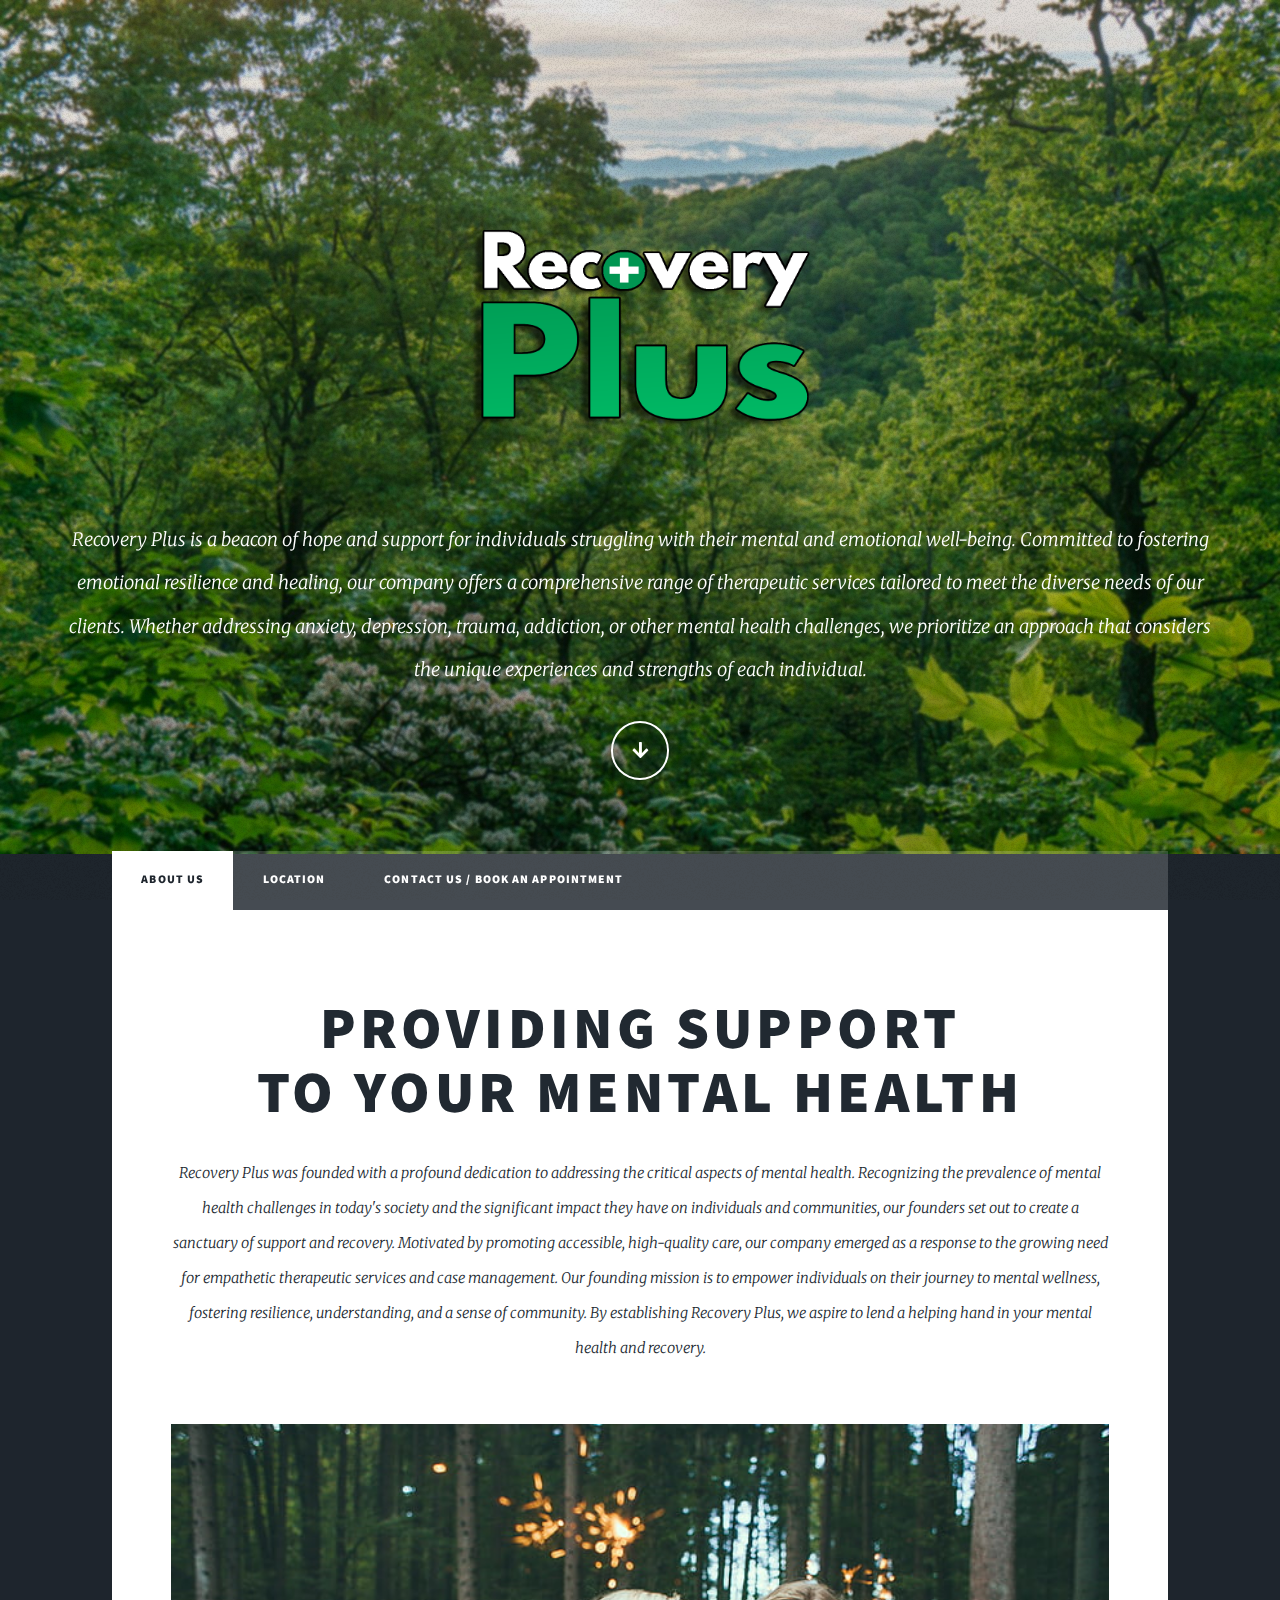
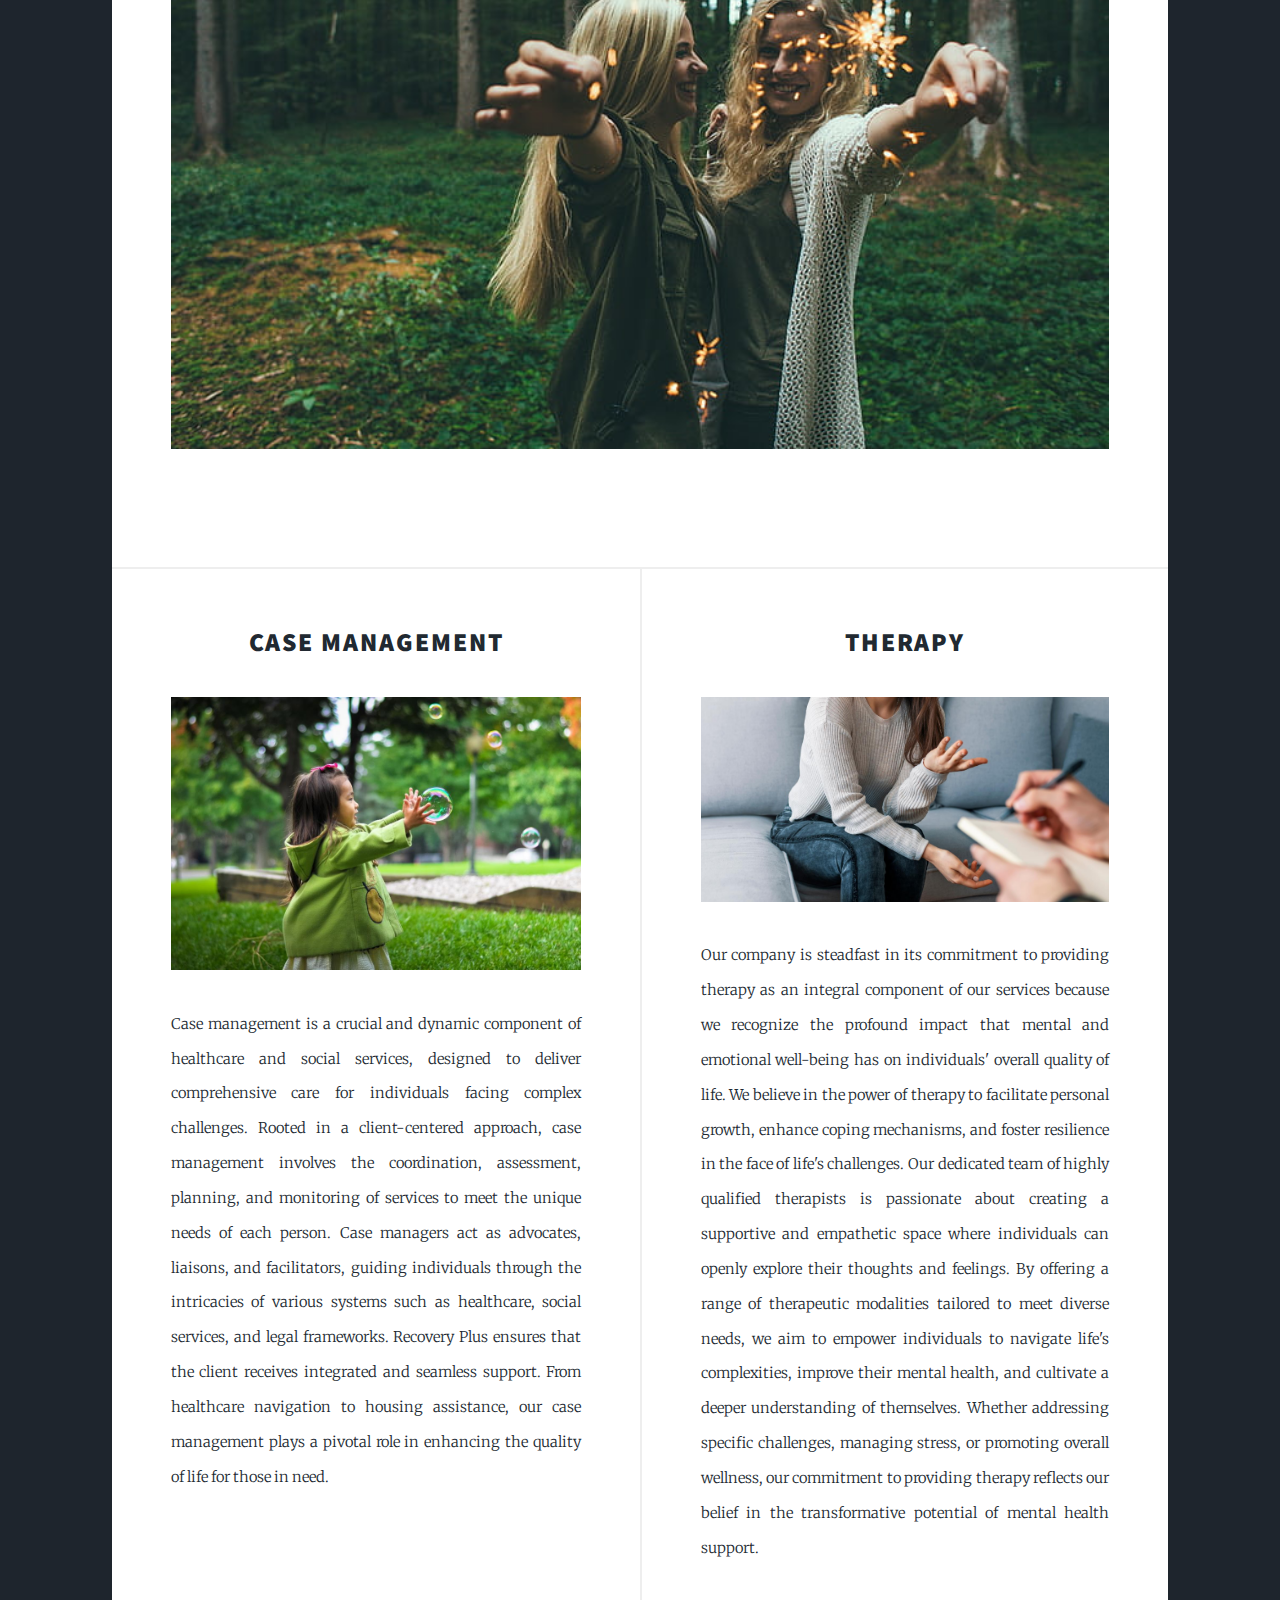
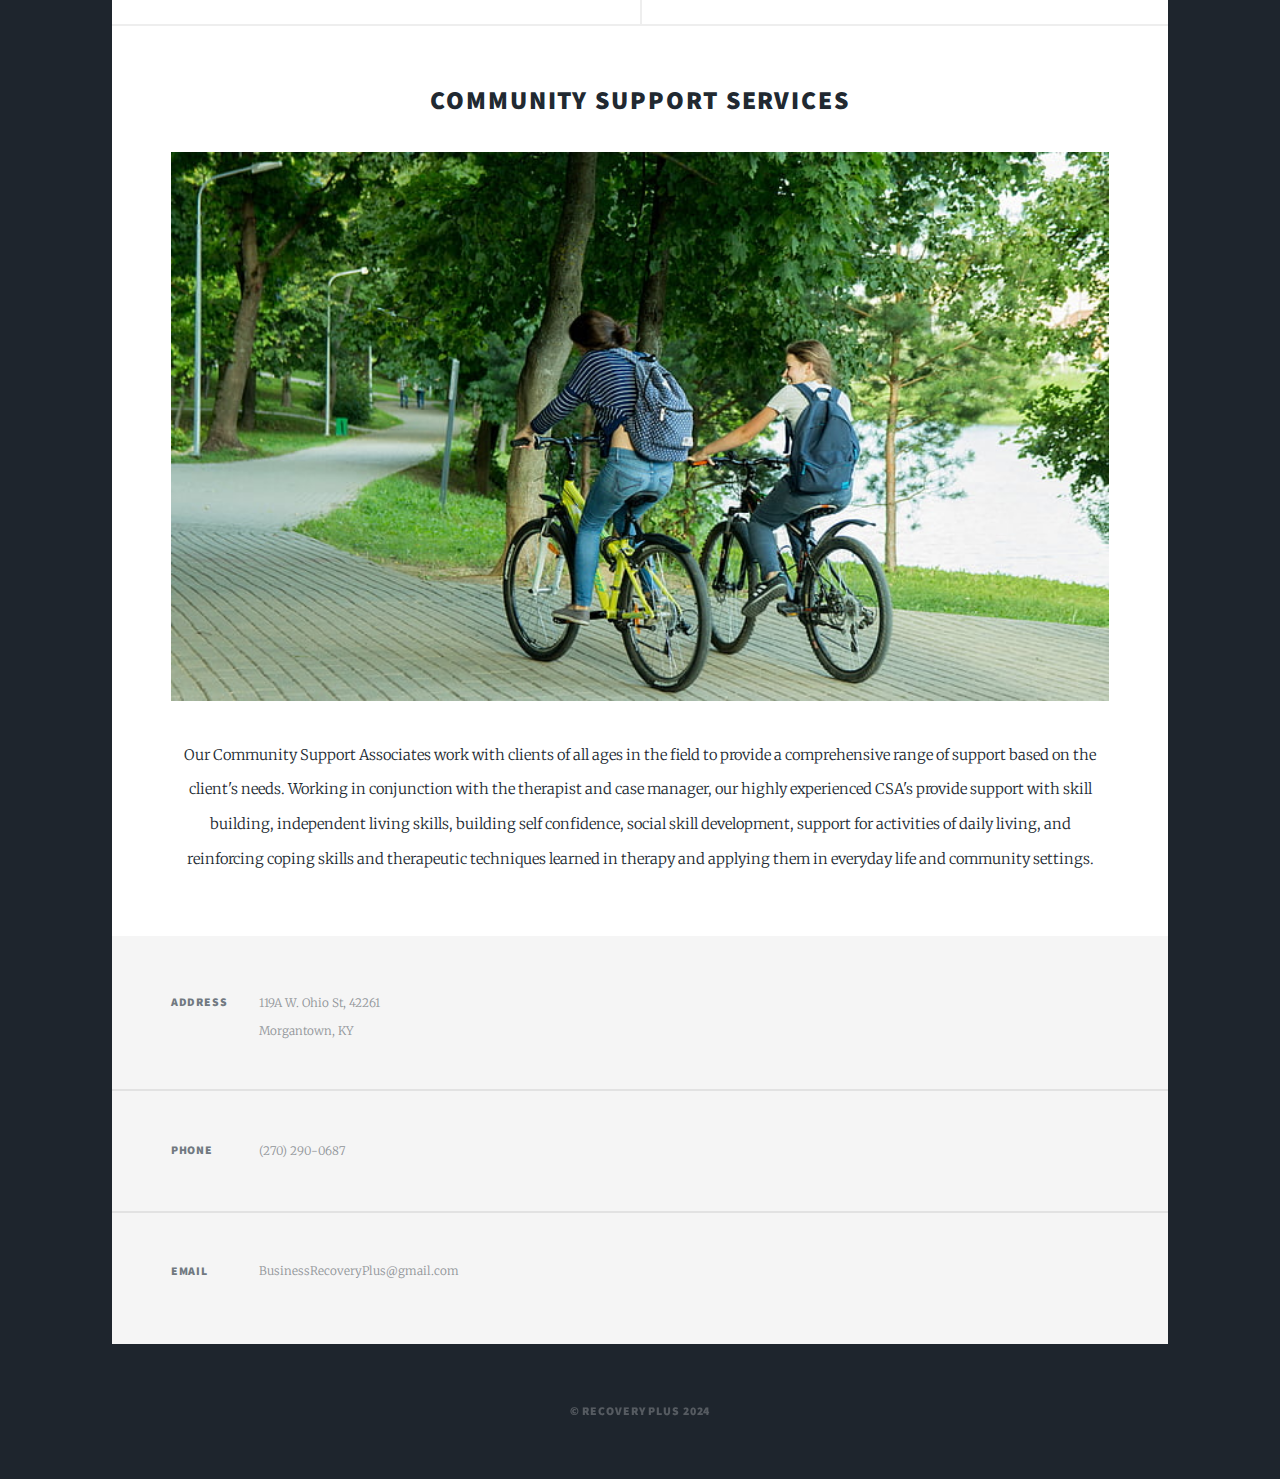
==== commit 0e343492: "Update index.html" ====
--- a/index.html
+++ b/index.html
@@ -4,6 +4,7 @@
 		<title>Recovery Plus</title>
 		<meta charset="utf-8" />
 		<meta name="viewport" content="width=device-width, initial-scale=1" />
+		<link rel="shortcut icon" type="x-icon" href="web.png"/>
 		<link rel="stylesheet" href="assets/css/main.css" />
 		<noscript><link rel="stylesheet" href="assets/css/noscript.css" /></noscript>
 	</head>
@@ -23,15 +24,15 @@
 
 				<!-- Header -->
 					<header id="header">
-						<p href="./" class="logo">Recovery Plus</p>
+						<p href="index.html" class="logo">Recovery Plus</p>
 					</header>
 
 				<!-- Nav -->
 					<nav id="nav">
 						<ul class="links">
-							<li class="active"><a href="./">About Us</a></li>
-							<li><a href="./Location">Location</a></li>
-							<li><a href="./Contact">Contact Us / Book an Appointment</a></li>
+							<li class="active"><a href="index.html">About Us</a></li>
+							<li><a href="generic.html">Location</a></li>
+							<li><a href="elements.html">Contact Us / Book an Appointment</a></li>
 						</ul>
 					</nav>
 
@@ -77,15 +78,11 @@
 								</article>
 								<article>
 									<header>
-										<h2>Support for Sober Living</h2>
+										<h2>Therapy</h2>
 									</header>
-									<a href="" class="image fit"> <img src="images/pic05.jpg" alt="" /></a>
-									<p>At Recovery Plus, we are driven by a deep commitment to fostering positive change in individuals' lives through addiction recovery support. Recognizing the profound impact that addiction can have on individuals and their loved ones, we believe in the transformative power of recovery. Our dedicated team is passionate about offering comprehensive and personalized programs that address the unique needs of each person on their journey to sobriety. We understand that addiction is a complex and multifaceted challenge, and our approach integrates evidence-based therapies, compassionate counseling, and a supportive community. By providing a safe and nurturing environment, coupled with innovative treatment modalities, our company aims to empower individuals to break free from the grips of addiction and embark on a path toward lasting recovery, helping them rebuild their lives and rediscover their true potential.</p>
+									<a href="" class="image fit"> <img src="images/pic06.jpg" alt="" /></a>
+									<p>Our company is steadfast in its commitment to providing therapy as an integral component of our services because we recognize the profound impact that mental and emotional well-being has on individuals' overall quality of life. We believe in the power of therapy to facilitate personal growth, enhance coping mechanisms, and foster resilience in the face of life's challenges. Our dedicated team of highly qualified therapists is passionate about creating a supportive and empathetic space where individuals can openly explore their thoughts and feelings. By offering a range of therapeutic modalities tailored to meet diverse needs, we aim to empower individuals to navigate life's complexities, improve their mental health, and cultivate a deeper understanding of themselves. Whether addressing specific challenges, managing stress, or promoting overall wellness, our commitment to providing therapy reflects our belief in the transformative potential of mental health support.</p>
 								</article>														
-							</section>
-							<section>
-							<h2 style="text-align:center;">Therapy <br><br> <a href="" width="200" height="200" class="center"> <img class="image fit" src="images/pic06.jpg" alt="" /></a></h2>
-							<p style="text-align:center;">Our company is steadfast in its commitment to providing therapy as an integral component of our services because we recognize the profound impact that mental and emotional well-being has on individuals' overall quality of life. We believe in the power of therapy to facilitate personal growth, enhance coping mechanisms, and foster resilience in the face of life's challenges. Our dedicated team of highly qualified therapists is passionate about creating a supportive and empathetic space where individuals can openly explore their thoughts and feelings. By offering a range of therapeutic modalities tailored to meet diverse needs, we aim to empower individuals to navigate life's complexities, improve their mental health, and cultivate a deeper understanding of themselves. Whether addressing specific challenges, managing stress, or promoting overall wellness, our commitment to providing therapy reflects our belief in the transformative potential of mental health support.</p>
 							</section>
 							<section>
 							<h2 style="text-align:center;">Community Support Services <br><br> <a href="" width="200" height="200" class="center"> <img class="image fit" src="images/pic07.jpg" alt="" /></a></h2>
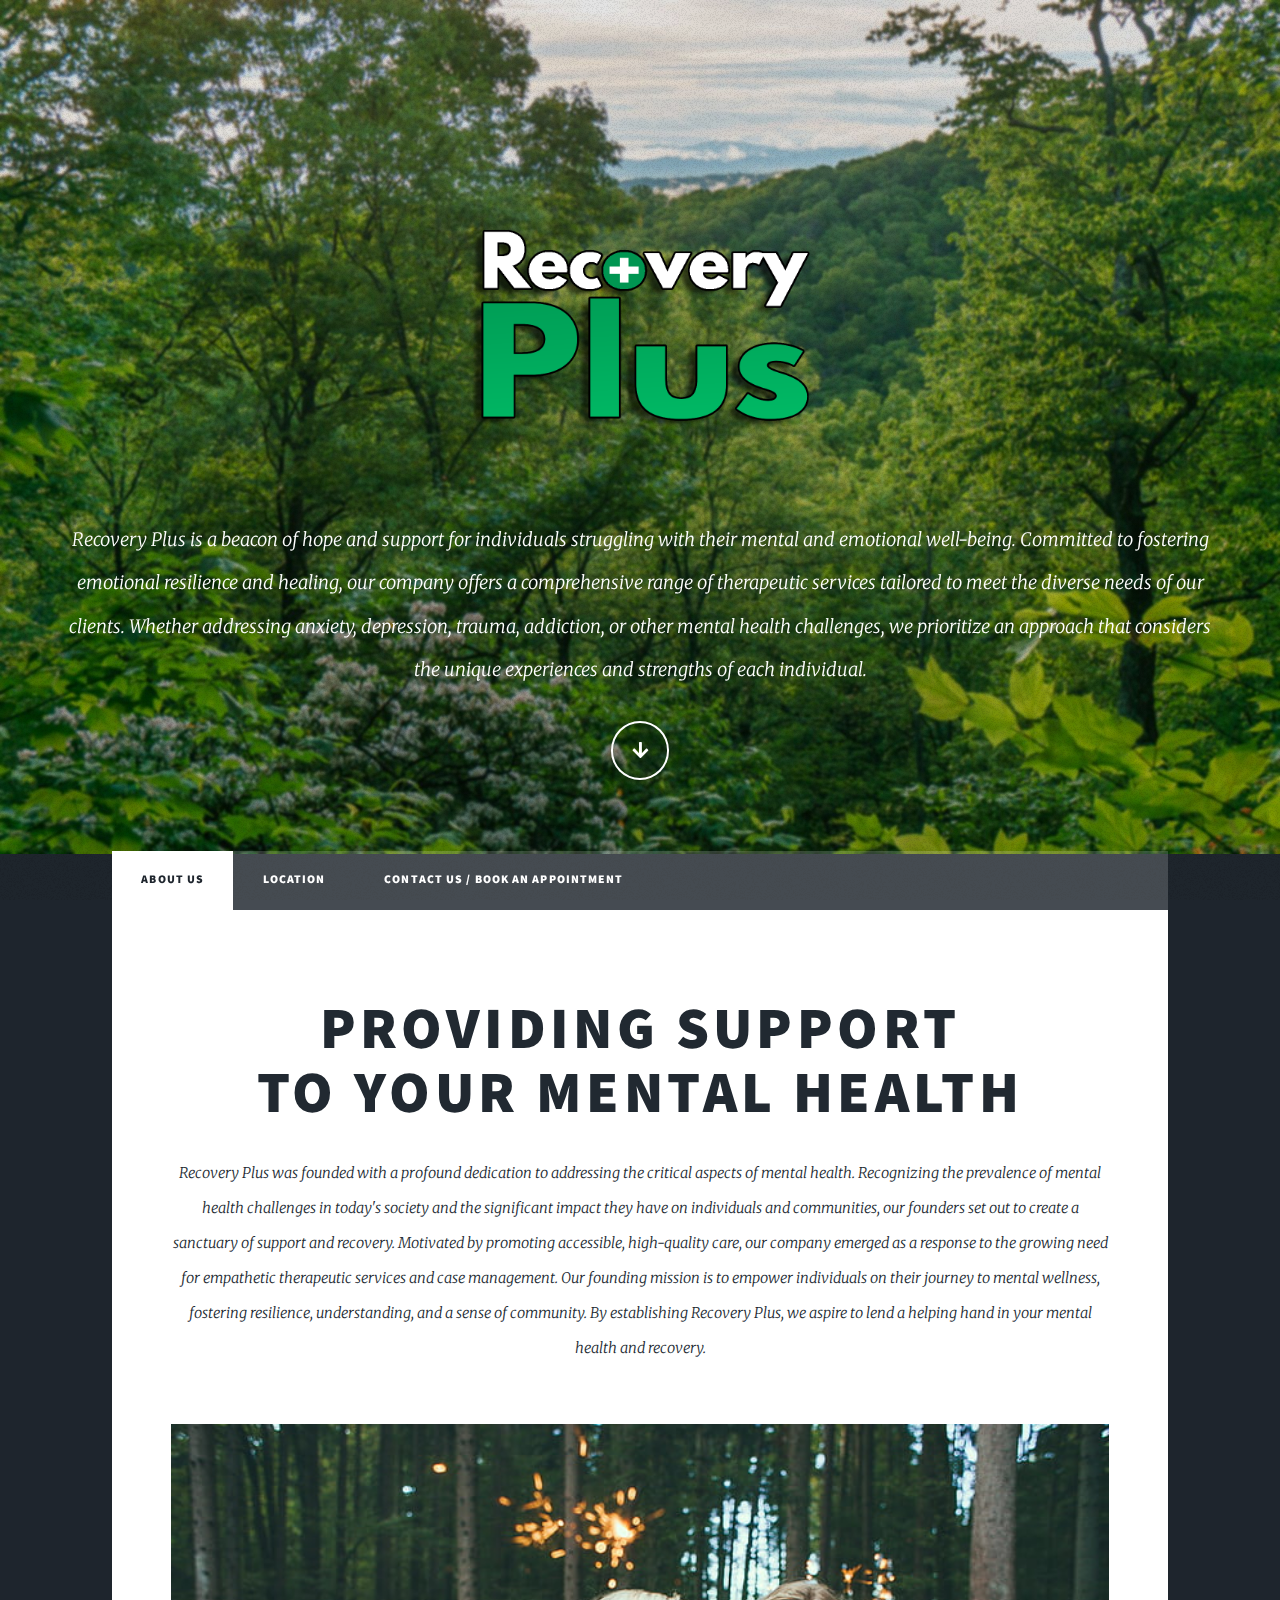
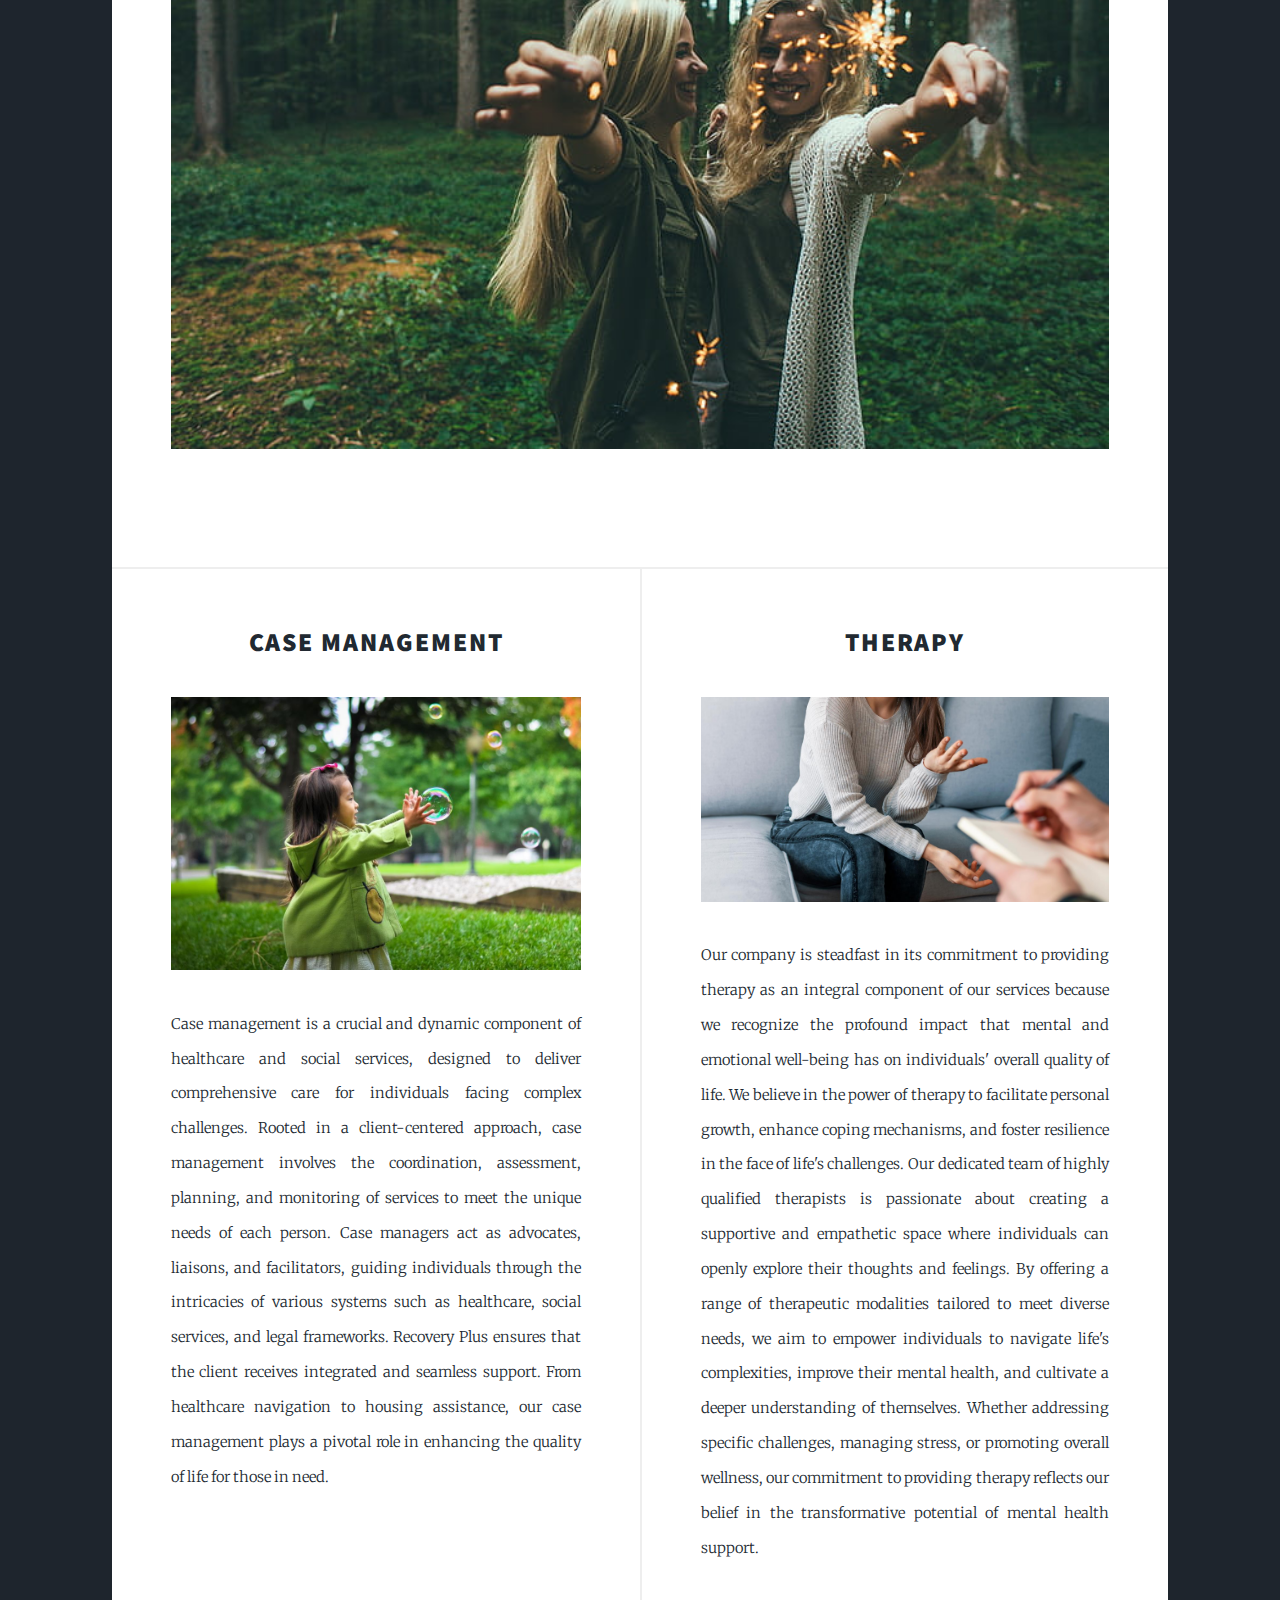
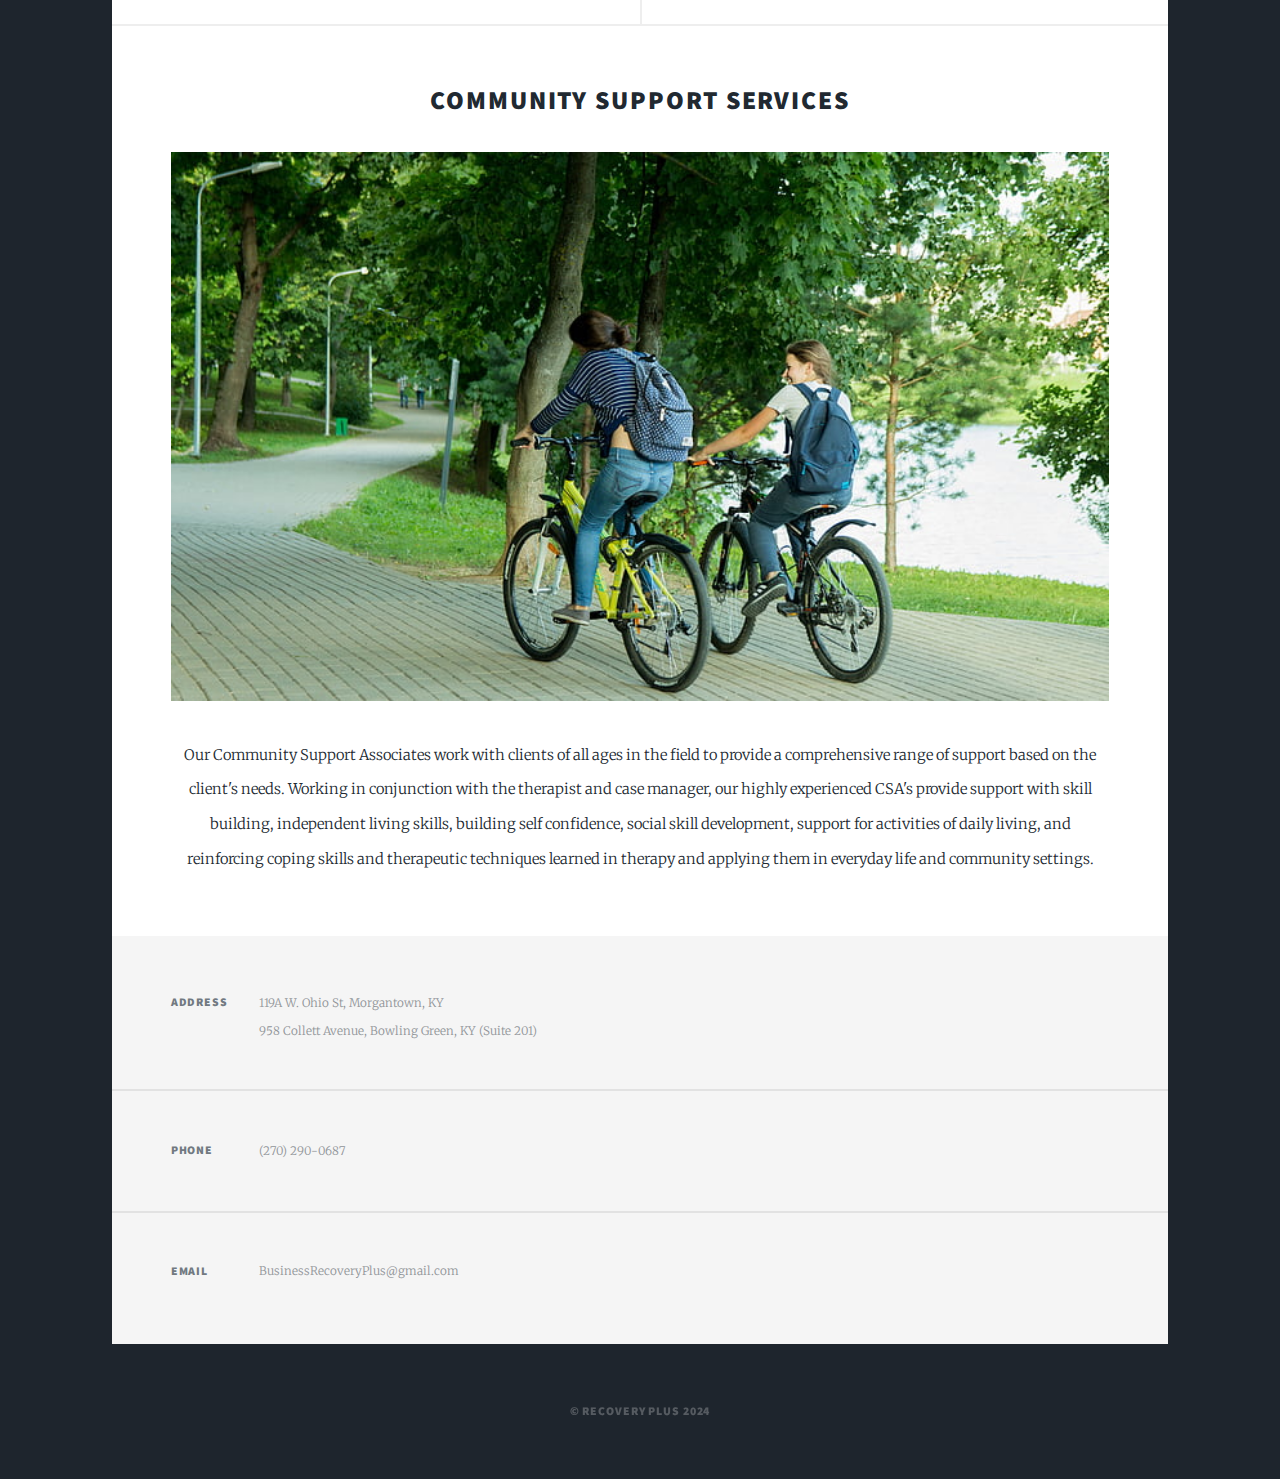
==== commit ff35ffde: "Update index.html" ====
--- a/index.html
+++ b/index.html
@@ -95,8 +95,8 @@
 						<section class="split contact">
 							<section class="alt">
 								<h3>Address</h3>
-								<p>119A W. Ohio St, 42261<br />
-								Morgantown, KY</p>
+								<p>119A W. Ohio St, Morgantown, KY<br />
+								958 Collett Avenue, Bowling Green, KY (Suite 201)</p>
 							</section>
 							<section>
 								<h3>Phone</h3>
